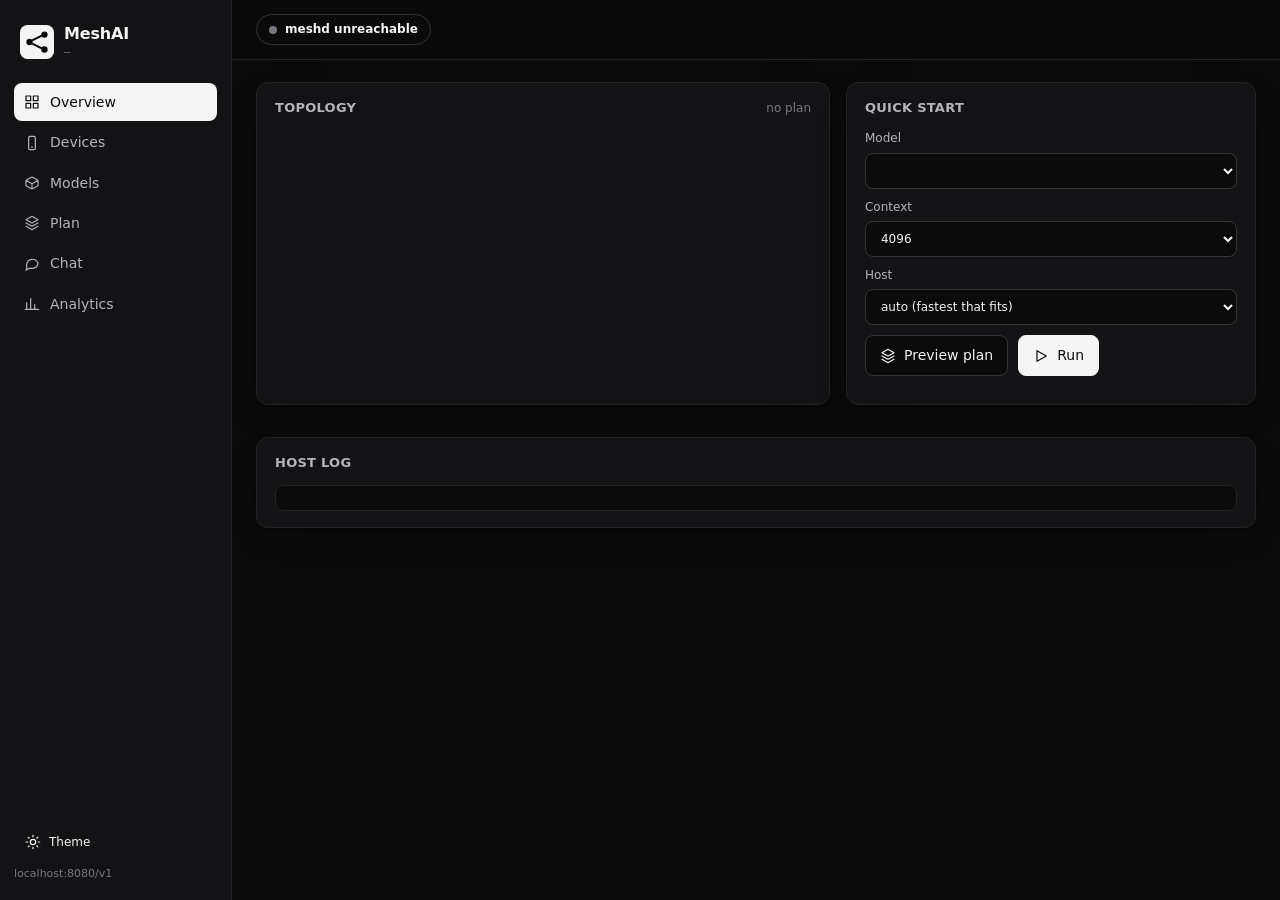
==== admin/src/index.html @ 4c0ee56e "native-mesh: meshcore + meshd + admin panel + Android worker app (first compiling cut) - desktop/mes" ====
<!doctype html>
<html lang="en" data-theme="dark">
<head>
<meta charset="utf-8">
<meta name="viewport" content="width=device-width, initial-scale=1">
<title>MeshAI</title>
<link rel="stylesheet" href="style.css">
<link rel="icon" href="data:image/svg+xml,%3Csvg xmlns='http://www.w3.org/2000/svg' viewBox='0 0 32 32'%3E%3Crect width='32' height='32' rx='7' fill='%23000'/%3E%3Ccircle cx='9' cy='16' r='3' fill='%23fff'/%3E%3Ccircle cx='23' cy='9' r='3' fill='%23fff'/%3E%3Ccircle cx='23' cy='23' r='3' fill='%23fff'/%3E%3Cpath d='M11.5 14.5 20.5 10M11.5 17.5 20.5 22' stroke='%23fff' stroke-width='2'/%3E%3C/svg%3E">
</head>
<body>
<div class="app">
  <aside class="side">
    <div class="brand">
      <svg class="logo" viewBox="0 0 32 32" aria-hidden="true"><rect width="32" height="32" rx="7"/><circle cx="9" cy="16" r="3"/><circle cx="23" cy="9" r="3"/><circle cx="23" cy="23" r="3"/><path d="M11.5 14.5 20.5 10M11.5 17.5 20.5 22"/></svg>
      <div><div class="brand-name">MeshAI</div><div class="brand-sub" id="mesh-id">—</div></div>
    </div>
    <nav class="nav" id="nav">
      <button data-view="overview" class="active"><i data-i="grid"></i>Overview</button>
      <button data-view="devices"><i data-i="phone"></i>Devices</button>
      <button data-view="models"><i data-i="box"></i>Models</button>
      <button data-view="plan"><i data-i="layers"></i>Plan</button>
      <button data-view="chat"><i data-i="chat"></i>Chat</button>
      <button data-view="runs"><i data-i="chart"></i>Analytics</button>
    </nav>
    <div class="side-foot">
      <button class="btn ghost sm" id="theme"><i data-i="sun"></i><span>Theme</span></button>
      <div class="muted xs" id="api-url">localhost:8080/v1</div>
    </div>
  </aside>

  <main class="main">
    <header class="top">
      <div class="status" id="status-pill"><span class="dot"></span><span id="status-text">idle</span></div>
      <div class="top-right">
        <span class="muted sm" id="host-label"></span>
        <button class="btn sm danger" id="stop-btn" hidden><i data-i="stop"></i>Stop</button>
      </div>
    </header>

    <!-- OVERVIEW -->
    <section class="view" id="view-overview">
      <div class="grid2">
        <div class="card">
          <div class="card-h"><h3>Topology</h3><span class="muted sm" id="topo-sub">no plan</span></div>
          <div id="topology" class="topology"></div>
        </div>
        <div class="card">
          <div class="card-h"><h3>Quick start</h3></div>
          <div class="form">
            <label>Model <select id="qs-model"></select></label>
            <label>Context <select id="qs-ctx"><option>2048</option><option selected>4096</option><option>8192</option><option>16384</option></select></label>
            <label>Host <select id="qs-host"><option value="">auto (fastest that fits)</option></select></label>
            <div class="row">
              <button class="btn" id="qs-plan"><i data-i="layers"></i>Preview plan</button>
              <button class="btn primary" id="qs-run"><i data-i="play"></i>Run</button>
            </div>
          </div>
          <div id="qs-result" class="plan-mini"></div>
        </div>
      </div>
      <div class="grid3" id="ov-stats"></div>
      <div class="card"><div class="card-h"><h3>Host log</h3></div><pre class="log" id="log"></pre></div>
    </section>

    <!-- DEVICES -->
    <section class="view" id="view-devices" hidden>
      <div class="grid2">
        <div class="card">
          <div class="card-h"><h3>Pair a phone</h3><button class="btn sm" id="offer-btn"><i data-i="qr"></i>New QR</button></div>
          <div class="pair"><div id="qr" class="qr"></div><div class="muted sm" id="qr-text">Open the MeshAI app on the phone → Join → scan. Both devices must be on your own hotspot or USB tethering.</div></div>
        </div>
        <div class="card">
          <div class="card-h"><h3>Simulate phones</h3><span class="muted sm">for testing without hardware</span></div>
          <div class="form">
            <label>Count <input id="sim-n" type="number" min="0" max="4" value="2"></label>
            <label>Usable GB each <input id="sim-gb" type="number" step="0.5" value="8.5"></label>
            <label class="check"><input id="sim-spawn" type="checkbox" checked> also start real local RPC workers (the split actually runs)</label>
            <button class="btn" id="sim-btn"><i data-i="phone"></i>Apply</button>
          </div>
        </div>
      </div>
      <div class="card"><div class="card-h"><h3>Devices</h3></div><div id="devices" class="devices"></div></div>
    </section>

    <!-- MODELS -->
    <section class="view" id="view-models" hidden>
      <div class="card">
        <div class="card-h"><h3>Catalog</h3><span class="muted sm" id="models-dir"></span></div>
        <div id="catalog" class="catalog"></div>
      </div>
      <div class="card">
        <div class="card-h"><h3>Custom download</h3></div>
        <div class="form row">
          <label class="grow">URL <input id="dl-url" placeholder="https://huggingface.co/…/resolve/main/model.gguf"></label>
          <label>File name <input id="dl-file" placeholder="model.gguf"></label>
          <button class="btn" id="dl-btn"><i data-i="download"></i>Download</button>
        </div>
      </div>
      <div class="card"><div class="card-h"><h3>On disk</h3><button class="btn sm ghost" id="rescan"><i data-i="refresh"></i>Rescan</button></div><div id="disk" class="table"></div></div>
    </section>

    <!-- PLAN -->
    <section class="view" id="view-plan" hidden>
      <div class="card">
        <div class="card-h"><h3>Placement</h3><span class="muted sm" id="plan-summary"></span></div>
        <div id="layer-map" class="layer-map"></div>
        <div id="placements" class="placements"></div>
      </div>
      <div class="card"><div class="card-h"><h3>llama.cpp invocation</h3></div><pre class="log" id="plan-args"></pre></div>
    </section>

    <!-- CHAT -->
    <section class="view" id="view-chat" hidden>
      <div class="chat-wrap">
        <div class="card chat-card">
          <div class="card-h"><h3>Chat</h3><div class="row"><span class="muted sm" id="chat-model"></span><button class="btn sm ghost" id="chat-clear">Clear</button></div></div>
          <div id="chat" class="chat"></div>
          <form id="chat-form" class="chat-form">
            <textarea id="chat-input" rows="2" placeholder="Ask something… (Enter to send, Shift+Enter for newline)"></textarea>
            <button class="btn primary" type="submit" id="chat-send"><i data-i="send"></i></button>
          </form>
        </div>
        <div class="card stats-card">
          <div class="card-h"><h3>Last response</h3></div>
          <div class="stat-grid" id="chat-stats">
            <div class="stat"><div class="k">TTFT</div><div class="v" id="s-ttft">—</div></div>
            <div class="stat"><div class="k">tokens/s</div><div class="v" id="s-tps">—</div></div>
            <div class="stat"><div class="k">tokens</div><div class="v" id="s-tok">—</div></div>
            <div class="stat"><div class="k">total</div><div class="v" id="s-total">—</div></div>
          </div>
          <div class="card-h"><h3>Reference</h3></div>
          <div class="form">
            <label>Cloud endpoint <input id="ref-url" placeholder="https://api.openai.com/v1 or Anthropic-compatible"></label>
            <label>API key <input id="ref-key" type="password" placeholder="sk-…"></label>
            <label>Model <input id="ref-model" placeholder="gpt-4o-mini / claude-sonnet-5"></label>
            <button class="btn sm" id="ref-send"><i data-i="cloud"></i>Send same prompt to cloud</button>
          </div>
          <div class="stat-grid" id="ref-stats">
            <div class="stat"><div class="k">cloud TTFT</div><div class="v" id="r-ttft">—</div></div>
            <div class="stat"><div class="k">cloud tok/s</div><div class="v" id="r-tps">—</div></div>
          </div>
        </div>
      </div>
    </section>

    <!-- RUNS -->
    <section class="view" id="view-runs" hidden>
      <div class="grid3" id="runs-stats"></div>
      <div class="card"><div class="card-h"><h3>Decode speed by setup</h3></div><div id="runs-bars" class="bars"></div></div>
      <div class="card"><div class="card-h"><h3>Requests</h3></div><div id="runs-table" class="table"></div></div>
    </section>
  </main>
</div>
<div id="toast" class="toast" hidden></div>
<script src="app.js"></script>
</body>
</html>
---- admin/src/style.css ----
/* MeshAI admin — monochrome design system. Same tokens are used by the Android app. */
:root {
  --bg: #ffffff; --bg-2: #f6f6f7; --bg-3: #ececee;
  --fg: #0a0a0a; --fg-2: #4b4b50; --fg-3: #8a8a90;
  --line: #e2e2e5; --line-2: #cfcfd4;
  --accent: #0a0a0a; --accent-fg: #ffffff;
  --ok: #111; --warn: #666; --bad: #000;
  --radius: 12px; --radius-sm: 8px;
  --shadow: 0 1px 2px rgba(0,0,0,.06), 0 8px 24px -12px rgba(0,0,0,.18);
  --font: ui-sans-serif, system-ui, -apple-system, "Segoe UI", Roboto, "Inter", Helvetica, Arial, sans-serif;
  --mono: ui-monospace, "SF Mono", Menlo, Consolas, "Liberation Mono", monospace;
}
:root[data-theme="dark"] {
  --bg: #0b0b0c; --bg-2: #131315; --bg-3: #1c1c1f;
  --fg: #f4f4f5; --fg-2: #b4b4ba; --fg-3: #77777f;
  --line: #232326; --line-2: #333338;
  --accent: #f4f4f5; --accent-fg: #0b0b0c;
  --shadow: 0 1px 2px rgba(0,0,0,.4), 0 12px 32px -16px rgba(0,0,0,.8);
}
* { box-sizing: border-box; }
html, body { margin: 0; height: 100%; background: var(--bg); color: var(--fg); font: 14px/1.45 var(--font); -webkit-font-smoothing: antialiased; }
button, input, select, textarea { font: inherit; color: inherit; }
h3 { margin: 0; font-size: 13px; font-weight: 600; letter-spacing: .02em; text-transform: uppercase; color: var(--fg-2); }
pre { margin: 0; }
[hidden] { display: none !important; }

.app { display: grid; grid-template-columns: 232px 1fr; min-height: 100vh; }
.side { border-right: 1px solid var(--line); background: var(--bg-2); display: flex; flex-direction: column; padding: 18px 14px; gap: 18px; position: sticky; top: 0; height: 100vh; }
.brand { display: flex; align-items: center; gap: 10px; padding: 4px 6px; }
.logo { width: 34px; height: 34px; } .logo rect { fill: var(--fg); } .logo circle { fill: var(--bg); } .logo path { stroke: var(--bg); stroke-width: 2; }
.brand-name { font-weight: 700; font-size: 16px; letter-spacing: -.01em; }
.brand-sub { font-size: 11px; color: var(--fg-3); font-family: var(--mono); }
.nav { display: flex; flex-direction: column; gap: 2px; }
.nav button { display: flex; align-items: center; gap: 10px; padding: 9px 10px; border: 0; background: transparent; border-radius: var(--radius-sm); color: var(--fg-2); text-align: left; cursor: pointer; }
.nav button:hover { background: var(--bg-3); color: var(--fg); }
.nav button.active { background: var(--fg); color: var(--bg); }
.nav button i, .btn i { width: 16px; height: 16px; display: inline-block; flex: none; }
.side-foot { margin-top: auto; display: flex; flex-direction: column; gap: 8px; }

.main { display: flex; flex-direction: column; min-width: 0; }
.top { display: flex; align-items: center; justify-content: space-between; padding: 14px 24px; border-bottom: 1px solid var(--line); position: sticky; top: 0; background: color-mix(in srgb, var(--bg) 85%, transparent); backdrop-filter: blur(8px); z-index: 5; }
.top-right { display: flex; align-items: center; gap: 12px; }
.status { display: inline-flex; align-items: center; gap: 8px; padding: 6px 12px; border: 1px solid var(--line-2); border-radius: 999px; font-size: 12px; font-weight: 600; }
.status .dot { width: 8px; height: 8px; border-radius: 50%; background: var(--fg-3); }
.status.ready .dot { background: var(--fg); box-shadow: 0 0 0 4px color-mix(in srgb, var(--fg) 18%, transparent); }
.status.loading .dot { background: var(--fg-2); animation: pulse 1s infinite; }
.status.error .dot { background: var(--fg); outline: 2px solid var(--fg); outline-offset: 2px; }
@keyframes pulse { 50% { opacity: .3; } }

.view { padding: 22px 24px 40px; display: flex; flex-direction: column; gap: 16px; }
.grid2 { display: grid; grid-template-columns: 1.4fr 1fr; gap: 16px; }
.grid3 { display: grid; grid-template-columns: repeat(3, 1fr); gap: 16px; }
@media (max-width: 1000px) { .grid2, .grid3 { grid-template-columns: 1fr; } .app { grid-template-columns: 1fr; } .side { position: static; height: auto; flex-direction: row; flex-wrap: wrap; } }
.card { background: var(--bg-2); border: 1px solid var(--line); border-radius: var(--radius); padding: 16px 18px; box-shadow: var(--shadow); display: flex; flex-direction: column; gap: 12px; min-width: 0; }
.card-h { display: flex; align-items: center; justify-content: space-between; gap: 10px; }
.muted { color: var(--fg-3); } .sm { font-size: 12px; } .xs { font-size: 11px; } .mono { font-family: var(--mono); }
.row { display: flex; gap: 10px; align-items: center; flex-wrap: wrap; } .grow { flex: 1; }

.btn { display: inline-flex; align-items: center; gap: 8px; padding: 9px 14px; border-radius: var(--radius-sm); border: 1px solid var(--line-2); background: var(--bg); color: var(--fg); cursor: pointer; font-weight: 500; transition: transform .05s, background .15s; }
.btn:hover { background: var(--bg-3); } .btn:active { transform: translateY(1px); }
.btn.primary { background: var(--accent); color: var(--accent-fg); border-color: var(--accent); }
.btn.primary:hover { opacity: .9; }
.btn.ghost { border-color: transparent; background: transparent; } .btn.ghost:hover { background: var(--bg-3); }
.btn.danger { border-color: var(--fg); }
.btn.sm { padding: 6px 10px; font-size: 12px; } .btn[disabled] { opacity: .5; cursor: not-allowed; }
.form { display: flex; flex-direction: column; gap: 10px; }
.form label { display: flex; flex-direction: column; gap: 5px; font-size: 12px; color: var(--fg-2); }
.form label.check { flex-direction: row; align-items: center; gap: 8px; }
.form.row { flex-direction: row; align-items: flex-end; }
input, select, textarea { padding: 9px 11px; border-radius: var(--radius-sm); border: 1px solid var(--line-2); background: var(--bg); color: var(--fg); outline: none; }
input:focus, select:focus, textarea:focus { border-color: var(--fg); }

.log { font-family: var(--mono); font-size: 11.5px; line-height: 1.5; color: var(--fg-2); background: var(--bg); border: 1px solid var(--line); border-radius: var(--radius-sm); padding: 12px; max-height: 260px; overflow: auto; white-space: pre-wrap; word-break: break-all; }

/* topology */
.topology { display: flex; align-items: center; justify-content: center; gap: 28px; min-height: 180px; flex-wrap: wrap; }
.node { width: 150px; border: 1px solid var(--line-2); border-radius: var(--radius); padding: 12px; background: var(--bg); display: flex; flex-direction: column; gap: 4px; position: relative; }
.node.host { border-color: var(--fg); box-shadow: 0 0 0 3px color-mix(in srgb, var(--fg) 14%, transparent); }
.node.offline { opacity: .45; }
.node .n-role { font-size: 10px; letter-spacing: .08em; text-transform: uppercase; color: var(--fg-3); }
.node .n-name { font-weight: 600; font-size: 13px; overflow: hidden; text-overflow: ellipsis; white-space: nowrap; }
.node .n-meta { font-size: 11px; color: var(--fg-2); font-family: var(--mono); }
.node .n-layers { font-size: 11px; margin-top: 4px; padding: 3px 6px; border-radius: 6px; background: var(--bg-3); font-family: var(--mono); }
.link { width: 28px; height: 2px; background: var(--line-2); position: relative; }
.link::after { content: ""; position: absolute; right: -1px; top: -3px; width: 8px; height: 8px; border-top: 2px solid var(--line-2); border-right: 2px solid var(--line-2); transform: rotate(45deg); }
.stat { background: var(--bg); border: 1px solid var(--line); border-radius: var(--radius-sm); padding: 12px 14px; }
.stat .k { font-size: 11px; text-transform: uppercase; letter-spacing: .06em; color: var(--fg-3); }
.stat .v { font-size: 22px; font-weight: 700; letter-spacing: -.02em; margin-top: 2px; font-variant-numeric: tabular-nums; }
.stat .v small { font-size: 12px; color: var(--fg-3); font-weight: 500; margin-left: 4px; }
.stat-grid { display: grid; grid-template-columns: 1fr 1fr; gap: 10px; }

/* devices */
.devices { display: grid; grid-template-columns: repeat(auto-fill, minmax(300px, 1fr)); gap: 12px; }
.dev { border: 1px solid var(--line); border-radius: var(--radius); padding: 14px; background: var(--bg); display: flex; flex-direction: column; gap: 8px; }
.dev.offline { opacity: .5; }
.dev-h { display: flex; justify-content: space-between; align-items: center; gap: 8px; }
.dev-h .name { font-weight: 600; }
.tag { font-size: 10px; letter-spacing: .08em; text-transform: uppercase; padding: 3px 7px; border-radius: 999px; border: 1px solid var(--line-2); color: var(--fg-2); }
.tag.host { background: var(--fg); color: var(--bg); border-color: var(--fg); }
.tag.worker { border-color: var(--fg); }
.kv { display: grid; grid-template-columns: auto 1fr; gap: 3px 12px; font-size: 12px; }
.kv .k { color: var(--fg-3); } .kv .v { font-family: var(--mono); }
.meter { height: 6px; background: var(--bg-3); border-radius: 3px; overflow: hidden; }
.meter > i { display: block; height: 100%; background: var(--fg); }
.pair { display: flex; gap: 18px; align-items: center; }
.qr { width: 200px; height: 200px; background: var(--bg); border: 1px solid var(--line); border-radius: var(--radius-sm); display: grid; place-items: center; color: var(--fg); padding: 8px; }
.qr svg { width: 100%; height: 100%; }

/* models */
.catalog { display: grid; grid-template-columns: repeat(auto-fill, minmax(280px, 1fr)); gap: 12px; }
.model { border: 1px solid var(--line); border-radius: var(--radius); padding: 14px; background: var(--bg); display: flex; flex-direction: column; gap: 8px; }
.model-h { display: flex; align-items: center; gap: 10px; }
.mark { width: 34px; height: 34px; border-radius: 9px; display: grid; place-items: center; font-weight: 800; font-size: 13px; background: var(--fg); color: var(--bg); flex: none; letter-spacing: -.02em; }
.mark.qwen { background: var(--bg); color: var(--fg); border: 2px solid var(--fg); }
.mark.openai { border-radius: 50%; }
.mark.anthropic { background: var(--bg-3); color: var(--fg); }
.model .m-name { font-weight: 600; } .model .m-sub { font-size: 11px; color: var(--fg-3); font-family: var(--mono); }
.model .m-role { font-size: 10px; text-transform: uppercase; letter-spacing: .08em; color: var(--fg-3); }
.progress { height: 6px; background: var(--bg-3); border-radius: 3px; overflow: hidden; } .progress > i { display: block; height: 100%; background: var(--fg); transition: width .3s; }

.table { display: grid; gap: 0; font-size: 12.5px; }
.table .tr { display: grid; grid-template-columns: var(--cols, 2fr 1fr 1fr 1fr 1fr 1fr 1fr); gap: 10px; padding: 8px 6px; border-bottom: 1px solid var(--line); align-items: center; }
.table .tr.th { color: var(--fg-3); font-size: 11px; text-transform: uppercase; letter-spacing: .06em; border-bottom-color: var(--line-2); }
.table .num { font-family: var(--mono); font-variant-numeric: tabular-nums; text-align: right; }

/* plan */
.layer-map { display: flex; height: 44px; border-radius: var(--radius-sm); overflow: hidden; border: 1px solid var(--line-2); }
.layer-map > div { display: grid; place-items: center; font-size: 11px; font-family: var(--mono); border-right: 1px solid var(--bg); min-width: 0; overflow: hidden; white-space: nowrap; padding: 0 6px; }
.layer-map .host { background: var(--fg); color: var(--bg); }
.layer-map .worker { background: var(--bg-3); color: var(--fg); }
.layer-map .worker:nth-child(odd) { background: var(--line-2); }
.placements { display: flex; flex-direction: column; gap: 8px; }
.placement { display: grid; grid-template-columns: 160px 90px 1fr; gap: 12px; padding: 10px 12px; border: 1px solid var(--line); border-radius: var(--radius-sm); background: var(--bg); align-items: center; font-size: 12.5px; }
.placement.rejected { opacity: .6; }
.plan-mini { font-size: 12px; color: var(--fg-2); white-space: pre-wrap; }

/* chat */
.chat-wrap { display: grid; grid-template-columns: 1fr 320px; gap: 16px; min-height: calc(100vh - 140px); }
@media (max-width: 1000px) { .chat-wrap { grid-template-columns: 1fr; } }
.chat-card { min-height: 0; }
.chat { flex: 1; overflow: auto; display: flex; flex-direction: column; gap: 12px; padding: 4px 2px; min-height: 300px; }
.msg { max-width: 82%; padding: 10px 14px; border-radius: 14px; white-space: pre-wrap; line-height: 1.5; font-size: 13.5px; }
.msg.user { align-self: flex-end; background: var(--fg); color: var(--bg); border-bottom-right-radius: 4px; }
.msg.assistant { align-self: flex-start; background: var(--bg); border: 1px solid var(--line); border-bottom-left-radius: 4px; }
.msg .think { color: var(--fg-3); font-size: 12px; border-left: 2px solid var(--line-2); padding-left: 8px; margin-bottom: 6px; }
.msg .meta { font-size: 10.5px; color: var(--fg-3); margin-top: 6px; font-family: var(--mono); }
.chat-form { display: flex; gap: 8px; align-items: flex-end; }
.chat-form textarea { flex: 1; resize: vertical; }
.bars { display: flex; flex-direction: column; gap: 8px; }
.bar { display: grid; grid-template-columns: 240px 1fr 80px; gap: 12px; align-items: center; font-size: 12.5px; }
.bar .track { height: 14px; background: var(--bg-3); border-radius: 7px; overflow: hidden; } .bar .track > i { display: block; height: 100%; background: var(--fg); }
.bar .num { text-align: right; font-family: var(--mono); }
.toast { position: fixed; bottom: 20px; left: 50%; transform: translateX(-50%); background: var(--fg); color: var(--bg); padding: 10px 16px; border-radius: 999px; font-size: 13px; box-shadow: var(--shadow); z-index: 50; }
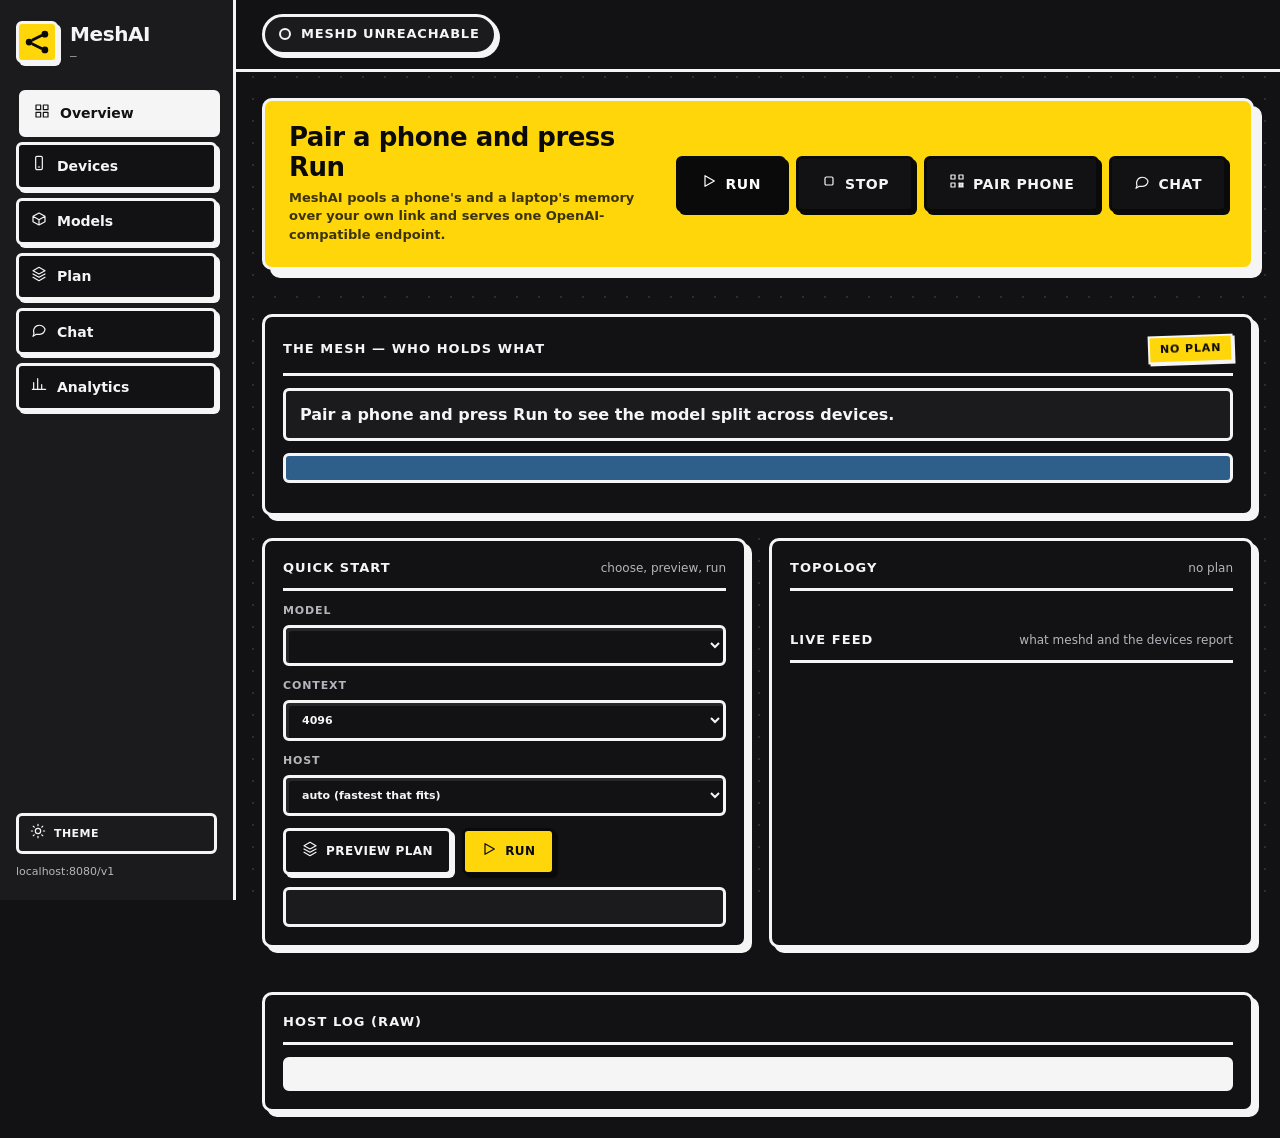
==== commit 02d9091e: "real-phone session + UI + Windows: POCO F5 paired over Wi-Fi and hosted Qwen3-0.6B via the app (28.8" ====
--- a/admin/src/index.html
+++ b/admin/src/index.html
@@ -39,13 +39,28 @@
 
     <!-- OVERVIEW -->
     <section class="view" id="view-overview">
+      <div class="hero">
+        <div>
+          <div class="h-title" id="hero-title">Pair a phone and press Run</div>
+          <div class="h-sub" id="hero-sub">MeshAI pools a phone's and a laptop's memory over your own link and serves one OpenAI-compatible endpoint.</div>
+        </div>
+        <div class="h-actions">
+          <button class="btn lg dark" id="act-run"><i data-i="play"></i>Run</button>
+          <button class="btn lg" id="act-stop"><i data-i="stop"></i>Stop</button>
+          <button class="btn lg" id="act-qr"><i data-i="qr"></i>Pair phone</button>
+          <button class="btn lg" id="act-chat"><i data-i="chat"></i>Chat</button>
+        </div>
+      </div>
+      <div class="kpis" id="kpis"></div>
+      <div class="card mesh-card">
+        <div class="card-h"><h3>The mesh — who holds what</h3><span class="sticker" id="mesh-sub">no plan</span></div>
+        <div id="mesh-now" class="mesh-now">Pair a phone and press Run to see the model split across devices.</div>
+        <div id="mesh-model" class="mesh-model"></div>
+        <div id="mesh" class="mesh"></div>
+      </div>
       <div class="grid2">
         <div class="card">
-          <div class="card-h"><h3>Topology</h3><span class="muted sm" id="topo-sub">no plan</span></div>
-          <div id="topology" class="topology"></div>
-        </div>
-        <div class="card">
-          <div class="card-h"><h3>Quick start</h3></div>
+          <div class="card-h"><h3>Quick start</h3><span class="muted sm">choose, preview, run</span></div>
           <div class="form">
             <label>Model <select id="qs-model"></select></label>
             <label>Context <select id="qs-ctx"><option>2048</option><option selected>4096</option><option>8192</option><option>16384</option></select></label>
@@ -57,9 +72,15 @@
           </div>
           <div id="qs-result" class="plan-mini"></div>
         </div>
+        <div class="card">
+          <div class="card-h"><h3>Topology</h3><span class="muted sm" id="topo-sub">no plan</span></div>
+          <div id="topology" class="topology"></div>
+          <div class="card-h"><h3>Live feed</h3><span class="muted sm">what meshd and the devices report</span></div>
+          <div id="feed" class="feed"></div>
+        </div>
       </div>
       <div class="grid3" id="ov-stats"></div>
-      <div class="card"><div class="card-h"><h3>Host log</h3></div><pre class="log" id="log"></pre></div>
+      <div class="card"><div class="card-h"><h3>Host log (raw)</h3></div><pre class="log" id="log"></pre></div>
     </section>
 
     <!-- DEVICES -->
--- a/admin/src/style.css
+++ b/admin/src/style.css
@@ -1,153 +1,192 @@
-/* MeshAI admin — monochrome design system. Same tokens are used by the Android app. */
+/* MeshAI admin — NEOBRUTALIST. Thick ink borders, hard offset shadows, flat paper, one loud accent.
+   Tokens mirror android/.../ui/Theme.kt (NbTokens). Light and dark both keep the same ink/paper logic. */
 :root {
-  --bg: #ffffff; --bg-2: #f6f6f7; --bg-3: #ececee;
-  --fg: #0a0a0a; --fg-2: #4b4b50; --fg-3: #8a8a90;
-  --line: #e2e2e5; --line-2: #cfcfd4;
-  --accent: #0a0a0a; --accent-fg: #ffffff;
-  --ok: #111; --warn: #666; --bad: #000;
-  --radius: 12px; --radius-sm: 8px;
-  --shadow: 0 1px 2px rgba(0,0,0,.06), 0 8px 24px -12px rgba(0,0,0,.18);
-  --font: ui-sans-serif, system-ui, -apple-system, "Segoe UI", Roboto, "Inter", Helvetica, Arial, sans-serif;
-  --mono: ui-monospace, "SF Mono", Menlo, Consolas, "Liberation Mono", monospace;
+  --ink: #0a0a0a; --paper: #ffffff; --paper-2: #f3f1ea; --paper-3: #e8e5db;
+  --muted: #55555c; --line: var(--ink);
+  --accent: #ffd60a; --host: #b8f0c6; --worker: #cfc3ff; --danger: #ff8a80; --info: #bfe3ff;
+  --shadow: 5px 5px 0 var(--ink); --shadow-sm: 3px 3px 0 var(--ink); --shadow-lg: 8px 8px 0 var(--ink);
+  --bw: 3px; --radius: 10px; --radius-sm: 6px;
+  --font: "Inter", "Segoe UI", system-ui, -apple-system, sans-serif; --mono: "JetBrains Mono", ui-monospace, SFMono-Regular, Menlo, monospace;
+  --fg: var(--ink); --fg-2: var(--muted); --fg-3: #8a8a90; --bg: var(--paper); --bg-2: var(--paper-2); --bg-3: var(--paper-3); --line-2: var(--ink);
 }
 :root[data-theme="dark"] {
-  --bg: #0b0b0c; --bg-2: #131315; --bg-3: #1c1c1f;
-  --fg: #f4f4f5; --fg-2: #b4b4ba; --fg-3: #77777f;
-  --line: #232326; --line-2: #333338;
-  --accent: #f4f4f5; --accent-fg: #0b0b0c;
-  --shadow: 0 1px 2px rgba(0,0,0,.4), 0 12px 32px -16px rgba(0,0,0,.8);
+  --ink: #f5f5f5; --paper: #121214; --paper-2: #1b1b1e; --paper-3: #27272b;
+  --muted: #b5b5bc; --host: #2f7a47; --worker: #5b4bb5; --danger: #b3403a; --info: #2d5f8a;
+  --fg-3: #8d8d95;
 }
 * { box-sizing: border-box; }
-html, body { margin: 0; height: 100%; background: var(--bg); color: var(--fg); font: 14px/1.45 var(--font); -webkit-font-smoothing: antialiased; }
-button, input, select, textarea { font: inherit; color: inherit; }
-h3 { margin: 0; font-size: 13px; font-weight: 600; letter-spacing: .02em; text-transform: uppercase; color: var(--fg-2); }
-pre { margin: 0; }
+html, body { margin: 0; height: 100%; background: var(--paper); color: var(--ink); font: 14px/1.45 var(--font); -webkit-font-smoothing: antialiased; }
+body { background-image: radial-gradient(color-mix(in srgb, var(--ink) 12%, transparent) 1px, transparent 1px); background-size: 22px 22px; }
+h3 { margin: 0; font-size: 13px; font-weight: 900; letter-spacing: .08em; text-transform: uppercase; color: var(--ink); }
+.muted { color: var(--muted); } .sm { font-size: 12px; } .xs { font-size: 11px; } .mono { font-family: var(--mono); }
+.num { text-align: right; font-family: var(--mono); font-variant-numeric: tabular-nums; }
 [hidden] { display: none !important; }
 
-.app { display: grid; grid-template-columns: 232px 1fr; min-height: 100vh; }
-.side { border-right: 1px solid var(--line); background: var(--bg-2); display: flex; flex-direction: column; padding: 18px 14px; gap: 18px; position: sticky; top: 0; height: 100vh; }
-.brand { display: flex; align-items: center; gap: 10px; padding: 4px 6px; }
-.logo { width: 34px; height: 34px; } .logo rect { fill: var(--fg); } .logo circle { fill: var(--bg); } .logo path { stroke: var(--bg); stroke-width: 2; }
-.brand-name { font-weight: 700; font-size: 16px; letter-spacing: -.01em; }
-.brand-sub { font-size: 11px; color: var(--fg-3); font-family: var(--mono); }
-.nav { display: flex; flex-direction: column; gap: 2px; }
-.nav button { display: flex; align-items: center; gap: 10px; padding: 9px 10px; border: 0; background: transparent; border-radius: var(--radius-sm); color: var(--fg-2); text-align: left; cursor: pointer; }
-.nav button:hover { background: var(--bg-3); color: var(--fg); }
-.nav button.active { background: var(--fg); color: var(--bg); }
-.nav button i, .btn i { width: 16px; height: 16px; display: inline-block; flex: none; }
-.side-foot { margin-top: auto; display: flex; flex-direction: column; gap: 8px; }
+/* ---- shell ---- */
+.app { display: grid; grid-template-columns: 236px 1fr; min-height: 100vh; }
+.side { border-right: var(--bw) solid var(--ink); background: var(--paper-2); display: flex; flex-direction: column; padding: 20px 16px; gap: 22px; position: sticky; top: 0; height: 100vh; }
+.brand { display: flex; align-items: center; gap: 12px; }
+.logo { width: 42px; height: 42px; border: var(--bw) solid var(--ink); border-radius: var(--radius-sm); box-shadow: var(--shadow-sm); background: var(--accent); }
+.logo rect { fill: var(--accent); } .logo circle { fill: #0a0a0a; } .logo path { stroke: #0a0a0a; stroke-width: 2.4; }
+.brand-name { font-weight: 900; font-size: 20px; letter-spacing: -.02em; }
+.brand-sub { font-size: 11px; color: var(--muted); font-family: var(--mono); }
+.nav { display: flex; flex-direction: column; gap: 8px; }
+.nav button { display: flex; align-items: center; gap: 10px; padding: 10px 12px; border: var(--bw) solid var(--ink); background: var(--paper); border-radius: var(--radius-sm); color: var(--ink); text-align: left; cursor: pointer; font: inherit; font-weight: 700; box-shadow: var(--shadow-sm); transition: transform .06s, box-shadow .06s; }
+.nav button:hover { transform: translate(1px, 1px); box-shadow: 2px 2px 0 var(--ink); }
+.nav button.active { background: var(--ink); color: var(--paper); transform: translate(3px, 3px); box-shadow: none; }
+.side-foot { margin-top: auto; display: flex; flex-direction: column; gap: 10px; }
+.main { display: flex; flex-direction: column; min-width: 0; }
+.top { display: flex; align-items: center; justify-content: space-between; padding: 14px 26px; border-bottom: var(--bw) solid var(--ink); position: sticky; top: 0; background: var(--paper); z-index: 5; }
+.top-right { display: flex; align-items: center; gap: 12px; }
+.status { display: inline-flex; align-items: center; gap: 10px; padding: 8px 14px; border: var(--bw) solid var(--ink); border-radius: 999px; font-size: 13px; font-weight: 900; text-transform: uppercase; letter-spacing: .06em; background: var(--paper-2); box-shadow: var(--shadow-sm); }
+.status .dot { width: 12px; height: 12px; border-radius: 50%; background: var(--paper-3); border: 2px solid var(--ink); }
+.status.ready { background: var(--host); } .status.ready .dot { background: var(--ink); }
+.status.loading, .status.starting { background: var(--accent); color: #0a0a0a; border-color: #0a0a0a; } .status.loading .dot, .status.starting .dot { background: #0a0a0a; border-color: #0a0a0a; animation: blink 1s steps(2) infinite; }
+.status.error { background: var(--danger); }
+@keyframes blink { 50% { opacity: .2; } }
+.view { padding: 26px; display: flex; flex-direction: column; gap: 22px; }
 
-.main { display: flex; flex-direction: column; min-width: 0; }
-.top { display: flex; align-items: center; justify-content: space-between; padding: 14px 24px; border-bottom: 1px solid var(--line); position: sticky; top: 0; background: color-mix(in srgb, var(--bg) 85%, transparent); backdrop-filter: blur(8px); z-index: 5; }
-.top-right { display: flex; align-items: center; gap: 12px; }
-.status { display: inline-flex; align-items: center; gap: 8px; padding: 6px 12px; border: 1px solid var(--line-2); border-radius: 999px; font-size: 12px; font-weight: 600; }
-.status .dot { width: 8px; height: 8px; border-radius: 50%; background: var(--fg-3); }
-.status.ready .dot { background: var(--fg); box-shadow: 0 0 0 4px color-mix(in srgb, var(--fg) 18%, transparent); }
-.status.loading .dot { background: var(--fg-2); animation: pulse 1s infinite; }
-.status.error .dot { background: var(--fg); outline: 2px solid var(--fg); outline-offset: 2px; }
-@keyframes pulse { 50% { opacity: .3; } }
+/* ---- primitives ---- */
+.card { background: var(--paper); border: var(--bw) solid var(--ink); border-radius: var(--radius); padding: 18px; box-shadow: var(--shadow); display: flex; flex-direction: column; gap: 12px; min-width: 0; }
+.card-h { display: flex; align-items: center; justify-content: space-between; gap: 10px; padding-bottom: 10px; border-bottom: var(--bw) solid var(--ink); }
+.grid2 { display: grid; grid-template-columns: repeat(auto-fit, minmax(380px, 1fr)); gap: 22px; }
+.grid3 { display: grid; grid-template-columns: repeat(auto-fit, minmax(200px, 1fr)); gap: 16px; }
+.grid4 { display: grid; grid-template-columns: repeat(auto-fit, minmax(160px, 1fr)); gap: 16px; }
+.row { display: flex; align-items: center; gap: 10px; flex-wrap: wrap; }
+.grow { flex: 1; }
+.btn { display: inline-flex; align-items: center; gap: 8px; padding: 10px 16px; border: var(--bw) solid var(--ink); background: var(--paper); color: var(--ink); border-radius: var(--radius-sm); font: inherit; font-weight: 800; cursor: pointer; box-shadow: var(--shadow-sm); transition: transform .06s, box-shadow .06s; text-transform: uppercase; letter-spacing: .04em; font-size: 12px; }
+.btn:hover { transform: translate(1px, 1px); box-shadow: 2px 2px 0 var(--ink); }
+.btn:active { transform: translate(3px, 3px); box-shadow: none; }
+.btn:disabled { opacity: .45; cursor: not-allowed; transform: none; box-shadow: var(--shadow-sm); }
+.btn.primary { background: var(--accent); color: #0a0a0a; border-color: #0a0a0a; box-shadow: 3px 3px 0 #0a0a0a; }
+.btn.danger { background: var(--danger); }
+.btn.ghost { box-shadow: none; background: transparent; } .btn.ghost:hover { background: var(--paper-2); transform: none; }
+.btn.sm { padding: 7px 11px; font-size: 11px; }
+.btn.lg { padding: 14px 22px; font-size: 14px; box-shadow: var(--shadow); }
+.form { display: flex; flex-direction: column; gap: 12px; }
+.form label { display: flex; flex-direction: column; gap: 6px; font-size: 11px; font-weight: 900; text-transform: uppercase; letter-spacing: .08em; color: var(--muted); }
+.form label.check { flex-direction: row; align-items: center; text-transform: none; font-weight: 600; letter-spacing: 0; }
+input, select, textarea { font: inherit; color: var(--ink); background: var(--paper); border: var(--bw) solid var(--ink); border-radius: var(--radius-sm); padding: 10px 12px; box-shadow: inset 3px 3px 0 var(--paper-3); }
+input:focus, select:focus, textarea:focus { outline: none; box-shadow: var(--shadow-sm); }
+input.sm { padding: 5px 8px; box-shadow: none; }
+.plan-mini { white-space: pre-wrap; font-family: var(--mono); font-size: 12px; color: var(--ink); background: var(--paper-2); border: var(--bw) solid var(--ink); border-radius: var(--radius-sm); padding: 12px; min-height: 40px; }
+.stat { background: var(--paper); border: var(--bw) solid var(--ink); border-radius: var(--radius); padding: 16px; box-shadow: var(--shadow); }
+.stat .k { font-size: 11px; font-weight: 900; text-transform: uppercase; letter-spacing: .08em; color: var(--muted); }
+.stat .v { font-size: 34px; font-weight: 900; letter-spacing: -.03em; font-family: var(--mono); line-height: 1.1; margin-top: 6px; }
+.stat .v small { font-size: 13px; font-weight: 700; margin-left: 6px; color: var(--muted); font-family: var(--font); }
+.stat.accent { background: var(--accent); color: #0a0a0a; } .stat.accent .k { color: #0a0a0a; opacity: .75; } .stat.accent .v small { color: #0a0a0a; }
+.log { margin: 0; background: var(--ink); color: var(--paper); border: var(--bw) solid var(--ink); border-radius: var(--radius-sm); padding: 14px; font: 12px/1.55 var(--mono); max-height: 320px; overflow: auto; white-space: pre-wrap; }
+.tag { display: inline-block; padding: 3px 9px; border: 2px solid var(--ink); border-radius: 4px; font-size: 10px; font-weight: 900; text-transform: uppercase; letter-spacing: .08em; background: var(--paper-2); }
+.tag.host { background: var(--host); } .tag.worker { background: var(--worker); } .tag.rejected, .tag.idle { background: var(--paper-3); }
+.sticker { display: inline-block; padding: 4px 10px; border: 2px solid var(--ink); background: var(--accent); color: #0a0a0a; font-weight: 900; font-size: 11px; text-transform: uppercase; letter-spacing: .08em; transform: rotate(-2deg); box-shadow: 2px 2px 0 var(--ink); }
+.toast { position: fixed; bottom: 24px; left: 50%; transform: translateX(-50%); background: var(--ink); color: var(--paper); padding: 12px 18px; border-radius: var(--radius-sm); font-weight: 800; border: var(--bw) solid var(--ink); box-shadow: 5px 5px 0 var(--accent); z-index: 50; }
 
-.view { padding: 22px 24px 40px; display: flex; flex-direction: column; gap: 16px; }
-.grid2 { display: grid; grid-template-columns: 1.4fr 1fr; gap: 16px; }
-.grid3 { display: grid; grid-template-columns: repeat(3, 1fr); gap: 16px; }
-@media (max-width: 1000px) { .grid2, .grid3 { grid-template-columns: 1fr; } .app { grid-template-columns: 1fr; } .side { position: static; height: auto; flex-direction: row; flex-wrap: wrap; } }
-.card { background: var(--bg-2); border: 1px solid var(--line); border-radius: var(--radius); padding: 16px 18px; box-shadow: var(--shadow); display: flex; flex-direction: column; gap: 12px; min-width: 0; }
-.card-h { display: flex; align-items: center; justify-content: space-between; gap: 10px; }
-.muted { color: var(--fg-3); } .sm { font-size: 12px; } .xs { font-size: 11px; } .mono { font-family: var(--mono); }
-.row { display: flex; gap: 10px; align-items: center; flex-wrap: wrap; } .grow { flex: 1; }
+/* ---- hero + actions (overview) ---- */
+.hero { border: var(--bw) solid var(--ink); border-radius: var(--radius); background: var(--accent); color: #0a0a0a; padding: 22px 24px; box-shadow: var(--shadow-lg); display: grid; grid-template-columns: 1fr auto; gap: 18px; align-items: center; }
+.hero .h-title { font-size: 26px; font-weight: 900; letter-spacing: -.02em; line-height: 1.15; }
+.hero .h-sub { font-size: 13px; font-weight: 600; margin-top: 6px; opacity: .8; }
+.hero .h-actions { display: flex; gap: 10px; flex-wrap: wrap; justify-content: flex-end; }
+.hero .btn { background: var(--paper); color: var(--ink); border-color: #0a0a0a; box-shadow: 3px 3px 0 #0a0a0a; }
+.hero .btn.dark { background: #0a0a0a; color: #fff; }
+.kpis { display: grid; grid-template-columns: repeat(auto-fit, minmax(170px, 1fr)); gap: 16px; }
 
-.btn { display: inline-flex; align-items: center; gap: 8px; padding: 9px 14px; border-radius: var(--radius-sm); border: 1px solid var(--line-2); background: var(--bg); color: var(--fg); cursor: pointer; font-weight: 500; transition: transform .05s, background .15s; }
-.btn:hover { background: var(--bg-3); } .btn:active { transform: translateY(1px); }
-.btn.primary { background: var(--accent); color: var(--accent-fg); border-color: var(--accent); }
-.btn.primary:hover { opacity: .9; }
-.btn.ghost { border-color: transparent; background: transparent; } .btn.ghost:hover { background: var(--bg-3); }
-.btn.danger { border-color: var(--fg); }
-.btn.sm { padding: 6px 10px; font-size: 12px; } .btn[disabled] { opacity: .5; cursor: not-allowed; }
-.form { display: flex; flex-direction: column; gap: 10px; }
-.form label { display: flex; flex-direction: column; gap: 5px; font-size: 12px; color: var(--fg-2); }
-.form label.check { flex-direction: row; align-items: center; gap: 8px; }
-.form.row { flex-direction: row; align-items: flex-end; }
-input, select, textarea { padding: 9px 11px; border-radius: var(--radius-sm); border: 1px solid var(--line-2); background: var(--bg); color: var(--fg); outline: none; }
-input:focus, select:focus, textarea:focus { border-color: var(--fg); }
+/* ---- mesh card ---- */
+.mesh-now { font-size: 16px; font-weight: 800; padding: 12px 14px; border: var(--bw) solid var(--ink); border-radius: var(--radius-sm); background: var(--paper-2); }
+.mesh-now .sub { display: block; font-size: 12px; font-weight: 600; color: var(--muted); margin-top: 3px; }
+.mesh-model { display: flex; align-items: baseline; gap: 12px; flex-wrap: wrap; padding: 12px 14px; border: var(--bw) solid var(--ink); border-radius: var(--radius-sm); background: var(--info); color: #0a0a0a; }
+:root[data-theme="dark"] .mesh-model { color: var(--ink); }
+.mesh-model .mm-name { font-weight: 900; font-size: 17px; }
+.mesh-model .mm-meta { font-family: var(--mono); font-size: 12px; font-weight: 600; }
+.mesh { display: grid; grid-template-columns: repeat(auto-fit, minmax(250px, 1fr)); gap: 16px; }
+.mnode { border: var(--bw) solid var(--ink); border-radius: var(--radius); padding: 14px; background: var(--paper); display: flex; flex-direction: column; gap: 8px; box-shadow: var(--shadow-sm); position: relative; }
+.mnode.host { background: var(--host); } .mnode.worker { background: var(--worker); } .mnode.unused { opacity: .6; background: var(--paper-2); }
+.mnode.offline { border-style: dashed; }
+.mnode .mn-top { display: flex; align-items: center; gap: 12px; }
+.mnode .mn-icon { width: 44px; height: 44px; flex: 0 0 44px; border: var(--bw) solid var(--ink); border-radius: var(--radius-sm); background: var(--paper); padding: 5px; box-shadow: 2px 2px 0 var(--ink); }
+.mnode .mn-icon rect, .mnode .mn-icon path, .mnode .mn-icon circle { fill: none; stroke: var(--ink); stroke-width: 1.8; }
+.mnode .mn-icon .fill { fill: var(--ink); stroke: none; }
+.mnode .mn-name { font-weight: 900; font-size: 15px; line-height: 1.15; }
+.mnode .mn-role { font-size: 10px; letter-spacing: .1em; text-transform: uppercase; font-weight: 900; color: var(--ink); opacity: .8; }
+.mnode .mn-spec { font-size: 11px; font-family: var(--mono); font-weight: 600; opacity: .85; }
+.mnode .mn-layers { font-size: 13px; font-weight: 900; }
+.mnode .mn-bar { height: 14px; border: 2px solid var(--ink); border-radius: 4px; background: var(--paper); overflow: hidden; position: relative; }
+.mnode .mn-bar > i { position: absolute; top: 0; bottom: 0; background: var(--ink); }
+.mnode .mn-status { font-size: 12px; font-weight: 700; border-top: 2px dashed var(--ink); padding-top: 8px; }
+.mnode .mn-status .pct { font-family: var(--mono); }
+.mnode .mn-status .pbar { height: 8px; border: 2px solid var(--ink); background: var(--paper); border-radius: 3px; margin-top: 6px; overflow: hidden; }
+.mnode .mn-status .pbar > i { display: block; height: 100%; background: var(--ink); }
 
-.log { font-family: var(--mono); font-size: 11.5px; line-height: 1.5; color: var(--fg-2); background: var(--bg); border: 1px solid var(--line); border-radius: var(--radius-sm); padding: 12px; max-height: 260px; overflow: auto; white-space: pre-wrap; word-break: break-all; }
+.cores { display: flex; align-items: flex-end; gap: 3px; height: 34px; padding: 3px; border: 2px solid var(--ink); border-radius: 4px; background: var(--paper); }
+.cores i { flex: 1; display: block; border: 2px solid var(--ink); border-bottom: 0; border-radius: 3px 3px 0 0; background: var(--host); min-height: 4px; }
+.cores i.big { background: var(--worker); } .cores i.prime { background: var(--accent); }
 
-/* topology */
-.topology { display: flex; align-items: center; justify-content: center; gap: 28px; min-height: 180px; flex-wrap: wrap; }
-.node { width: 150px; border: 1px solid var(--line-2); border-radius: var(--radius); padding: 12px; background: var(--bg); display: flex; flex-direction: column; gap: 4px; position: relative; }
-.node.host { border-color: var(--fg); box-shadow: 0 0 0 3px color-mix(in srgb, var(--fg) 14%, transparent); }
-.node.offline { opacity: .45; }
-.node .n-role { font-size: 10px; letter-spacing: .08em; text-transform: uppercase; color: var(--fg-3); }
-.node .n-name { font-weight: 600; font-size: 13px; overflow: hidden; text-overflow: ellipsis; white-space: nowrap; }
-.node .n-meta { font-size: 11px; color: var(--fg-2); font-family: var(--mono); }
-.node .n-layers { font-size: 11px; margin-top: 4px; padding: 3px 6px; border-radius: 6px; background: var(--bg-3); font-family: var(--mono); }
-.link { width: 28px; height: 2px; background: var(--line-2); position: relative; }
-.link::after { content: ""; position: absolute; right: -1px; top: -3px; width: 8px; height: 8px; border-top: 2px solid var(--line-2); border-right: 2px solid var(--line-2); transform: rotate(45deg); }
-.stat { background: var(--bg); border: 1px solid var(--line); border-radius: var(--radius-sm); padding: 12px 14px; }
-.stat .k { font-size: 11px; text-transform: uppercase; letter-spacing: .06em; color: var(--fg-3); }
-.stat .v { font-size: 22px; font-weight: 700; letter-spacing: -.02em; margin-top: 2px; font-variant-numeric: tabular-nums; }
-.stat .v small { font-size: 12px; color: var(--fg-3); font-weight: 500; margin-left: 4px; }
-.stat-grid { display: grid; grid-template-columns: 1fr 1fr; gap: 10px; }
+/* ---- topology ---- */
+.topology { display: flex; align-items: stretch; gap: 0; overflow-x: auto; padding: 6px 2px 10px; }
+.node { flex: 1; min-width: 150px; border: var(--bw) solid var(--ink); border-radius: var(--radius-sm); padding: 12px; background: var(--paper); box-shadow: var(--shadow-sm); }
+.node.host { background: var(--host); } .node.worker { background: var(--worker); } .node.offline { opacity: .5; border-style: dashed; }
+.node .n-role { font-size: 10px; text-transform: uppercase; letter-spacing: .1em; font-weight: 900; }
+.node .n-name { font-weight: 900; font-size: 14px; margin: 2px 0; overflow: hidden; text-overflow: ellipsis; white-space: nowrap; }
+.node .n-meta, .node .n-layers { font-size: 11px; font-family: var(--mono); font-weight: 600; }
+.link { width: 34px; flex: 0 0 34px; align-self: center; height: 0; border-top: 4px dashed var(--ink); }
 
-/* devices */
-.devices { display: grid; grid-template-columns: repeat(auto-fill, minmax(300px, 1fr)); gap: 12px; }
-.dev { border: 1px solid var(--line); border-radius: var(--radius); padding: 14px; background: var(--bg); display: flex; flex-direction: column; gap: 8px; }
-.dev.offline { opacity: .5; }
-.dev-h { display: flex; justify-content: space-between; align-items: center; gap: 8px; }
-.dev-h .name { font-weight: 600; }
-.tag { font-size: 10px; letter-spacing: .08em; text-transform: uppercase; padding: 3px 7px; border-radius: 999px; border: 1px solid var(--line-2); color: var(--fg-2); }
-.tag.host { background: var(--fg); color: var(--bg); border-color: var(--fg); }
-.tag.worker { border-color: var(--fg); }
-.kv { display: grid; grid-template-columns: auto 1fr; gap: 3px 12px; font-size: 12px; }
-.kv .k { color: var(--fg-3); } .kv .v { font-family: var(--mono); }
-.meter { height: 6px; background: var(--bg-3); border-radius: 3px; overflow: hidden; }
-.meter > i { display: block; height: 100%; background: var(--fg); }
-.pair { display: flex; gap: 18px; align-items: center; }
-.qr { width: 200px; height: 200px; background: var(--bg); border: 1px solid var(--line); border-radius: var(--radius-sm); display: grid; place-items: center; color: var(--fg); padding: 8px; }
+/* ---- devices ---- */
+.pair { display: flex; gap: 18px; align-items: center; flex-wrap: wrap; }
+.qr { width: 190px; height: 190px; border: var(--bw) solid var(--ink); border-radius: var(--radius-sm); background: #fff; display: grid; place-items: center; box-shadow: var(--shadow-sm); }
 .qr svg { width: 100%; height: 100%; }
+.devices { display: grid; grid-template-columns: repeat(auto-fit, minmax(330px, 1fr)); gap: 16px; }
+.dev { border: var(--bw) solid var(--ink); border-radius: var(--radius); padding: 14px; background: var(--paper); box-shadow: var(--shadow-sm); display: flex; flex-direction: column; gap: 10px; }
+.dev.offline { opacity: .55; border-style: dashed; }
+.dev-h { display: flex; align-items: center; justify-content: space-between; gap: 8px; } .dev-h .name { font-weight: 900; font-size: 15px; }
+.kv { display: grid; grid-template-columns: 84px 1fr; gap: 5px 10px; font-size: 12px; }
+.kv .k { color: var(--muted); font-weight: 900; text-transform: uppercase; font-size: 10px; letter-spacing: .08em; align-self: center; } .kv .v { font-family: var(--mono); font-weight: 600; overflow-wrap: anywhere; }
+.meter { height: 12px; border: 2px solid var(--ink); border-radius: 4px; background: var(--paper-2); overflow: hidden; } .meter i { display: block; height: 100%; background: var(--ink); }
 
-/* models */
-.catalog { display: grid; grid-template-columns: repeat(auto-fill, minmax(280px, 1fr)); gap: 12px; }
-.model { border: 1px solid var(--line); border-radius: var(--radius); padding: 14px; background: var(--bg); display: flex; flex-direction: column; gap: 8px; }
-.model-h { display: flex; align-items: center; gap: 10px; }
-.mark { width: 34px; height: 34px; border-radius: 9px; display: grid; place-items: center; font-weight: 800; font-size: 13px; background: var(--fg); color: var(--bg); flex: none; letter-spacing: -.02em; }
-.mark.qwen { background: var(--bg); color: var(--fg); border: 2px solid var(--fg); }
-.mark.openai { border-radius: 50%; }
-.mark.anthropic { background: var(--bg-3); color: var(--fg); }
-.model .m-name { font-weight: 600; } .model .m-sub { font-size: 11px; color: var(--fg-3); font-family: var(--mono); }
-.model .m-role { font-size: 10px; text-transform: uppercase; letter-spacing: .08em; color: var(--fg-3); }
-.progress { height: 6px; background: var(--bg-3); border-radius: 3px; overflow: hidden; } .progress > i { display: block; height: 100%; background: var(--fg); transition: width .3s; }
+/* ---- models ---- */
+.catalog { display: grid; grid-template-columns: repeat(auto-fit, minmax(300px, 1fr)); gap: 16px; }
+.model { border: var(--bw) solid var(--ink); border-radius: var(--radius); padding: 14px; background: var(--paper); box-shadow: var(--shadow-sm); display: flex; flex-direction: column; gap: 8px; }
+.model-h { display: flex; align-items: center; gap: 12px; }
+.mark { width: 40px; height: 40px; border: var(--bw) solid var(--ink); border-radius: var(--radius-sm); display: grid; place-items: center; font-weight: 900; font-size: 14px; background: var(--accent); color: #0a0a0a; box-shadow: 2px 2px 0 var(--ink); }
+.m-name { font-weight: 900; font-size: 15px; } .m-sub { font-size: 11px; font-family: var(--mono); color: var(--muted); }
+.m-role { font-size: 12px; font-weight: 700; }
+.progress { height: 12px; border: 2px solid var(--ink); border-radius: 4px; background: var(--paper-2); overflow: hidden; } .progress i { display: block; height: 100%; background: var(--ink); }
+.table { display: flex; flex-direction: column; border: var(--bw) solid var(--ink); border-radius: var(--radius-sm); overflow: hidden; }
+.tr { display: grid; grid-template-columns: var(--cols, 1fr 1fr); gap: 10px; padding: 9px 12px; border-bottom: 2px solid var(--ink); font-size: 12px; align-items: center; }
+.tr:last-child { border-bottom: 0; } .tr.th { background: var(--ink); color: var(--paper); font-weight: 900; text-transform: uppercase; font-size: 10px; letter-spacing: .08em; }
 
-.table { display: grid; gap: 0; font-size: 12.5px; }
-.table .tr { display: grid; grid-template-columns: var(--cols, 2fr 1fr 1fr 1fr 1fr 1fr 1fr); gap: 10px; padding: 8px 6px; border-bottom: 1px solid var(--line); align-items: center; }
-.table .tr.th { color: var(--fg-3); font-size: 11px; text-transform: uppercase; letter-spacing: .06em; border-bottom-color: var(--line-2); }
-.table .num { font-family: var(--mono); font-variant-numeric: tabular-nums; text-align: right; }
+/* ---- plan ---- */
+.layer-map { display: flex; gap: 6px; border: var(--bw) solid var(--ink); border-radius: var(--radius-sm); padding: 6px; background: var(--paper-2); }
+.layer-map > div { padding: 12px 8px; border: 2px solid var(--ink); border-radius: 4px; font-size: 11px; font-weight: 900; text-align: center; overflow: hidden; white-space: nowrap; text-overflow: ellipsis; min-width: 0; }
+.layer-map .host { background: var(--host); } .layer-map .worker { background: var(--worker); }
+.placements { display: flex; flex-direction: column; gap: 8px; }
+.placement { display: grid; grid-template-columns: 220px auto 1fr; gap: 12px; align-items: center; padding: 10px 12px; border: 2px solid var(--ink); border-radius: var(--radius-sm); background: var(--paper); font-size: 12px; }
+.placement.rejected { opacity: .55; }
 
-/* plan */
-.layer-map { display: flex; height: 44px; border-radius: var(--radius-sm); overflow: hidden; border: 1px solid var(--line-2); }
-.layer-map > div { display: grid; place-items: center; font-size: 11px; font-family: var(--mono); border-right: 1px solid var(--bg); min-width: 0; overflow: hidden; white-space: nowrap; padding: 0 6px; }
-.layer-map .host { background: var(--fg); color: var(--bg); }
-.layer-map .worker { background: var(--bg-3); color: var(--fg); }
-.layer-map .worker:nth-child(odd) { background: var(--line-2); }
-.placements { display: flex; flex-direction: column; gap: 8px; }
-.placement { display: grid; grid-template-columns: 160px 90px 1fr; gap: 12px; padding: 10px 12px; border: 1px solid var(--line); border-radius: var(--radius-sm); background: var(--bg); align-items: center; font-size: 12.5px; }
-.placement.rejected { opacity: .6; }
-.plan-mini { font-size: 12px; color: var(--fg-2); white-space: pre-wrap; }
+/* ---- chat ---- */
+.chat-wrap { display: grid; grid-template-columns: 1fr 340px; gap: 22px; align-items: start; }
+.chat { display: flex; flex-direction: column; gap: 12px; min-height: 380px; max-height: 60vh; overflow: auto; padding: 4px; }
+.msg { max-width: 82%; padding: 12px 14px; border: var(--bw) solid var(--ink); border-radius: var(--radius-sm); white-space: pre-wrap; box-shadow: var(--shadow-sm); font-size: 14px; }
+.msg.user { align-self: flex-end; background: var(--ink); color: var(--paper); box-shadow: 3px 3px 0 var(--accent); }
+.msg.assistant { align-self: flex-start; background: var(--paper); }
+.msg .meta { font-size: 11px; font-family: var(--mono); font-weight: 700; margin-top: 8px; padding-top: 6px; border-top: 2px dashed var(--ink); }
+.msg .think { font-size: 12px; color: var(--muted); border-left: 4px solid var(--ink); padding-left: 10px; margin-bottom: 8px; }
+.chat-form { display: flex; gap: 10px; align-items: stretch; }
+.chat-form textarea { flex: 1; resize: vertical; }
+.stat-grid { display: grid; grid-template-columns: 1fr 1fr; gap: 12px; }
+.stat-grid .stat { padding: 12px; box-shadow: var(--shadow-sm); } .stat-grid .stat .v { font-size: 24px; }
 
-/* chat */
-.chat-wrap { display: grid; grid-template-columns: 1fr 320px; gap: 16px; min-height: calc(100vh - 140px); }
-@media (max-width: 1000px) { .chat-wrap { grid-template-columns: 1fr; } }
-.chat-card { min-height: 0; }
-.chat { flex: 1; overflow: auto; display: flex; flex-direction: column; gap: 12px; padding: 4px 2px; min-height: 300px; }
-.msg { max-width: 82%; padding: 10px 14px; border-radius: 14px; white-space: pre-wrap; line-height: 1.5; font-size: 13.5px; }
-.msg.user { align-self: flex-end; background: var(--fg); color: var(--bg); border-bottom-right-radius: 4px; }
-.msg.assistant { align-self: flex-start; background: var(--bg); border: 1px solid var(--line); border-bottom-left-radius: 4px; }
-.msg .think { color: var(--fg-3); font-size: 12px; border-left: 2px solid var(--line-2); padding-left: 8px; margin-bottom: 6px; }
-.msg .meta { font-size: 10.5px; color: var(--fg-3); margin-top: 6px; font-family: var(--mono); }
-.chat-form { display: flex; gap: 8px; align-items: flex-end; }
-.chat-form textarea { flex: 1; resize: vertical; }
-.bars { display: flex; flex-direction: column; gap: 8px; }
-.bar { display: grid; grid-template-columns: 240px 1fr 80px; gap: 12px; align-items: center; font-size: 12.5px; }
-.bar .track { height: 14px; background: var(--bg-3); border-radius: 7px; overflow: hidden; } .bar .track > i { display: block; height: 100%; background: var(--fg); }
-.bar .num { text-align: right; font-family: var(--mono); }
-.toast { position: fixed; bottom: 20px; left: 50%; transform: translateX(-50%); background: var(--fg); color: var(--bg); padding: 10px 16px; border-radius: 999px; font-size: 13px; box-shadow: var(--shadow); z-index: 50; }
+/* ---- analytics ---- */
+.bars { display: flex; flex-direction: column; gap: 10px; }
+.bar { display: grid; grid-template-columns: minmax(180px, 1.2fr) 2fr 90px; gap: 12px; align-items: center; font-size: 12px; font-weight: 700; }
+.bar > span:first-child { overflow: hidden; text-overflow: ellipsis; white-space: nowrap; }
+.track { height: 18px; border: 2px solid var(--ink); border-radius: 4px; background: var(--paper-2); overflow: hidden; } .track i { display: block; height: 100%; background: var(--accent); border-right: 2px solid var(--ink); }
+
+/* ---- feed ---- */
+.feed { display: flex; flex-direction: column; gap: 6px; max-height: 300px; overflow: auto; }
+.feed .line { display: grid; grid-template-columns: 26px 1fr; gap: 8px; align-items: start; font-family: var(--mono); font-size: 12px; padding: 6px 8px; border: 2px solid var(--ink); border-radius: 4px; background: var(--paper); }
+.feed .line b { display: inline-block; width: 18px; height: 18px; border: 2px solid var(--ink); border-radius: 3px; background: var(--paper-2); }
+.feed .line.ok b { background: var(--host); } .feed .line.err b { background: var(--danger); } .feed .line.io b { background: var(--info); }
+
+@media (max-width: 900px) {
+  .app { grid-template-columns: 1fr; } .side { position: static; height: auto; border-right: 0; border-bottom: var(--bw) solid var(--ink); }
+  .nav { flex-direction: row; flex-wrap: wrap; } .chat-wrap { grid-template-columns: 1fr; } .hero { grid-template-columns: 1fr; } .placement { grid-template-columns: 1fr; }
+}
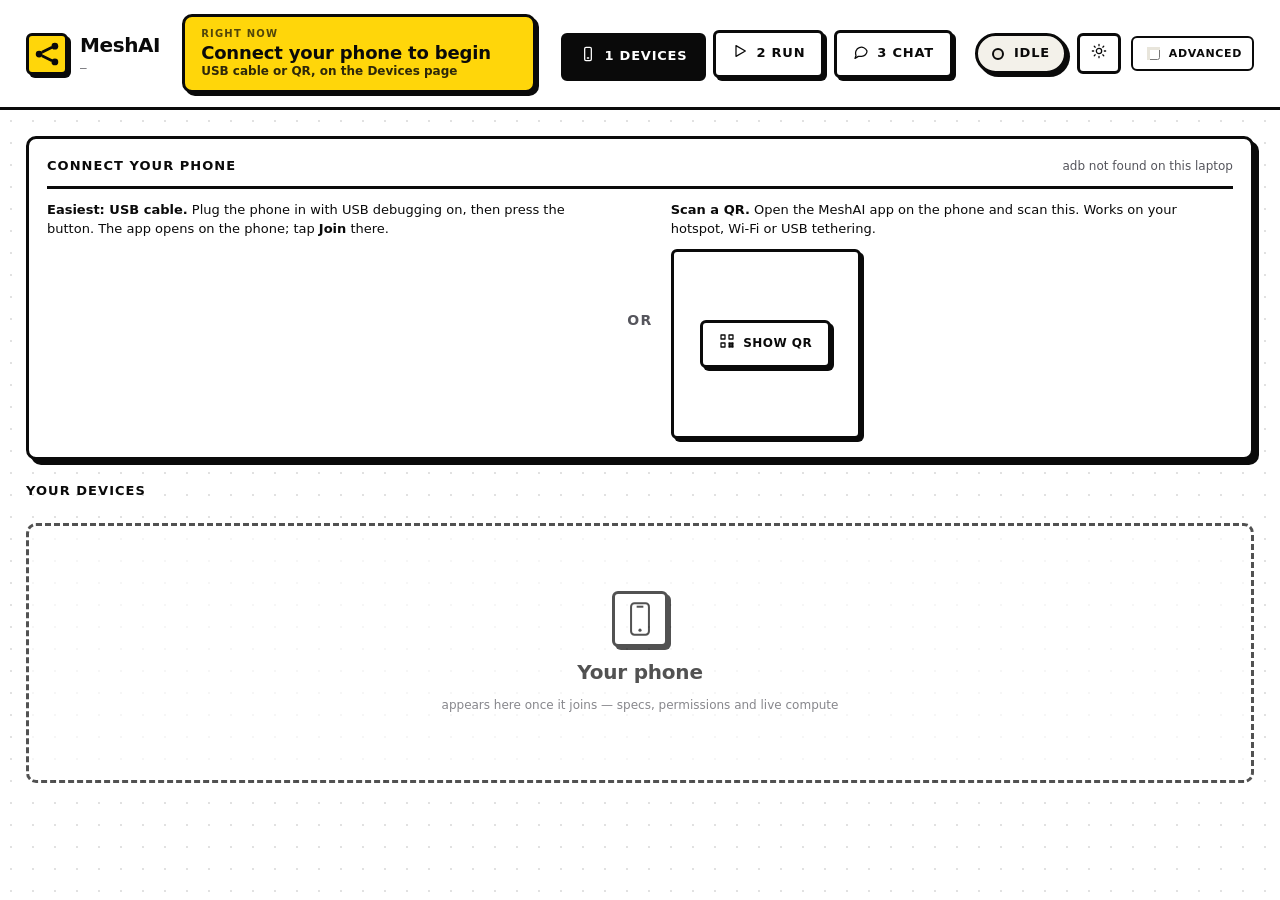
==== commit 640524f9: "Admin page rebuilt as three plain pages: Devices, Run, Chat - The top bar always says what is happen" ====
--- a/admin/src/index.html
+++ b/admin/src/index.html
@@ -1,5 +1,5 @@
 <!doctype html>
-<html lang="en" data-theme="dark">
+<html lang="en" data-theme="light">
 <head>
 <meta charset="utf-8">
 <meta name="viewport" content="width=device-width, initial-scale=1">
@@ -8,167 +8,147 @@
 <link rel="icon" href="data:image/svg+xml,%3Csvg xmlns='http://www.w3.org/2000/svg' viewBox='0 0 32 32'%3E%3Crect width='32' height='32' rx='7' fill='%23000'/%3E%3Ccircle cx='9' cy='16' r='3' fill='%23fff'/%3E%3Ccircle cx='23' cy='9' r='3' fill='%23fff'/%3E%3Ccircle cx='23' cy='23' r='3' fill='%23fff'/%3E%3Cpath d='M11.5 14.5 20.5 10M11.5 17.5 20.5 22' stroke='%23fff' stroke-width='2'/%3E%3C/svg%3E">
 </head>
 <body>
-<div class="app">
-  <aside class="side">
+<div class="shell">
+  <!-- TOP: what is happening right now, always visible -->
+  <header class="topbar">
     <div class="brand">
       <svg class="logo" viewBox="0 0 32 32" aria-hidden="true"><rect width="32" height="32" rx="7"/><circle cx="9" cy="16" r="3"/><circle cx="23" cy="9" r="3"/><circle cx="23" cy="23" r="3"/><path d="M11.5 14.5 20.5 10M11.5 17.5 20.5 22"/></svg>
       <div><div class="brand-name">MeshAI</div><div class="brand-sub" id="mesh-id">—</div></div>
     </div>
-    <nav class="nav" id="nav">
-      <button data-view="overview" class="active"><i data-i="grid"></i>Overview</button>
-      <button data-view="devices"><i data-i="phone"></i>Devices</button>
-      <button data-view="models"><i data-i="box"></i>Models</button>
-      <button data-view="plan"><i data-i="layers"></i>Plan</button>
-      <button data-view="chat"><i data-i="chat"></i>Chat</button>
-      <button data-view="runs"><i data-i="chart"></i>Analytics</button>
+    <div class="now" id="now">
+      <div class="now-k">RIGHT NOW</div>
+      <div class="now-v" id="now-title">Starting up…</div>
+      <div class="now-s" id="now-sub"></div>
+      <div class="now-bar" id="now-bar" hidden><i></i></div>
+    </div>
+    <nav class="pages" id="pages">
+      <button data-page="devices" class="active"><i data-i="phone"></i>1 Devices</button>
+      <button data-page="run"><i data-i="play"></i>2 Run</button>
+      <button data-page="chat"><i data-i="chat"></i>3 Chat</button>
     </nav>
-    <div class="side-foot">
-      <button class="btn ghost sm" id="theme"><i data-i="sun"></i><span>Theme</span></button>
-      <div class="muted xs" id="api-url">localhost:8080/v1</div>
+    <div class="top-tools">
+      <div class="status" id="status-pill"><span class="dot"></span><span id="status-text">idle</span></div>
+      <button class="btn sm danger" id="stop-btn" hidden><i data-i="stop"></i>Stop</button>
+      <button class="btn sm ghost" id="theme" title="light / dark"><i data-i="sun"></i></button>
+      <label class="adv-toggle"><input type="checkbox" id="adv"> Advanced</label>
     </div>
-  </aside>
+  </header>
 
   <main class="main">
-    <header class="top">
-      <div class="status" id="status-pill"><span class="dot"></span><span id="status-text">idle</span></div>
-      <div class="top-right">
-        <span class="muted sm" id="host-label"></span>
-        <button class="btn sm danger" id="stop-btn" hidden><i data-i="stop"></i>Stop</button>
-      </div>
-    </header>
-
-    <!-- OVERVIEW -->
-    <section class="view" id="view-overview">
-      <div class="hero">
-        <div>
-          <div class="h-title" id="hero-title">Pair a phone and press Run</div>
-          <div class="h-sub" id="hero-sub">MeshAI pools a phone's and a laptop's memory over your own link and serves one OpenAI-compatible endpoint.</div>
-        </div>
-        <div class="h-actions">
-          <button class="btn lg dark" id="act-run"><i data-i="play"></i>Run</button>
-          <button class="btn lg" id="act-stop"><i data-i="stop"></i>Stop</button>
-          <button class="btn lg" id="act-qr"><i data-i="qr"></i>Pair phone</button>
-          <button class="btn lg" id="act-chat"><i data-i="chat"></i>Chat</button>
-        </div>
-      </div>
-      <div class="kpis" id="kpis"></div>
-      <div class="card mesh-card">
-        <div class="card-h"><h3>The mesh — who holds what</h3><span class="sticker" id="mesh-sub">no plan</span></div>
-        <div id="mesh-now" class="mesh-now">Pair a phone and press Run to see the model split across devices.</div>
-        <div id="mesh-model" class="mesh-model"></div>
-        <div id="mesh" class="mesh"></div>
-      </div>
-      <div class="grid2">
-        <div class="card">
-          <div class="card-h"><h3>Quick start</h3><span class="muted sm">choose, preview, run</span></div>
-          <div class="form">
-            <label>Model <select id="qs-model"></select></label>
-            <label>Context <select id="qs-ctx"><option>2048</option><option selected>4096</option><option>8192</option><option>16384</option></select></label>
-            <label>Host <select id="qs-host"><option value="">auto (fastest that fits)</option></select></label>
-            <div class="row">
-              <button class="btn" id="qs-plan"><i data-i="layers"></i>Preview plan</button>
-              <button class="btn primary" id="qs-run"><i data-i="play"></i>Run</button>
-            </div>
+    <!-- PAGE 1: DEVICES -->
+    <section class="page" id="page-devices">
+      <div class="card connect-card" id="connect-card">
+        <div class="card-h"><h3>Connect your phone</h3><span class="muted sm" id="usb-sub">looking for a phone on USB…</span></div>
+        <div class="connect">
+          <div class="connect-usb">
+            <div class="how"><b>Easiest: USB cable.</b> Plug the phone in with USB debugging on, then press the button. The app opens on the phone; tap <b>Join</b> there.</div>
+            <div id="usb" class="usb"></div>
           </div>
-          <div id="qs-result" class="plan-mini"></div>
-        </div>
-        <div class="card">
-          <div class="card-h"><h3>Topology</h3><span class="muted sm" id="topo-sub">no plan</span></div>
-          <div id="topology" class="topology"></div>
-          <div class="card-h"><h3>Live feed</h3><span class="muted sm">what meshd and the devices report</span></div>
-          <div id="feed" class="feed"></div>
-        </div>
-      </div>
-      <div class="grid3" id="ov-stats"></div>
-      <div class="card"><div class="card-h"><h3>Host log (raw)</h3></div><pre class="log" id="log"></pre></div>
-    </section>
-
-    <!-- DEVICES -->
-    <section class="view" id="view-devices" hidden>
-      <div class="grid2">
-        <div class="card">
-          <div class="card-h"><h3>Pair a phone</h3><button class="btn sm" id="offer-btn"><i data-i="qr"></i>New QR</button></div>
-          <div class="pair"><div id="qr" class="qr"></div><div class="muted sm" id="qr-text">Open the MeshAI app on the phone → Join → scan. Both devices must be on your own hotspot or USB tethering.</div></div>
-        </div>
-        <div class="card">
-          <div class="card-h"><h3>Simulate phones</h3><span class="muted sm">for testing without hardware</span></div>
-          <div class="form">
-            <label>Count <input id="sim-n" type="number" min="0" max="4" value="2"></label>
-            <label>Usable GB each <input id="sim-gb" type="number" step="0.5" value="8.5"></label>
-            <label class="check"><input id="sim-spawn" type="checkbox" checked> also start real local RPC workers (the split actually runs)</label>
-            <button class="btn" id="sim-btn"><i data-i="phone"></i>Apply</button>
+          <div class="connect-or">or</div>
+          <div class="connect-qr">
+            <div class="how"><b>Scan a QR.</b> Open the MeshAI app on the phone and scan this. Works on your hotspot, Wi-Fi or USB tethering.</div>
+            <div class="pair"><div id="qr" class="qr"><button class="btn" id="offer-btn"><i data-i="qr"></i>Show QR</button></div><div class="muted sm" id="qr-text"></div></div>
           </div>
         </div>
       </div>
-      <div class="card"><div class="card-h"><h3>Devices</h3></div><div id="devices" class="devices"></div></div>
-    </section>
-
-    <!-- MODELS -->
-    <section class="view" id="view-models" hidden>
-      <div class="card">
-        <div class="card-h"><h3>Catalog</h3><span class="muted sm" id="models-dir"></span></div>
-        <div id="catalog" class="catalog"></div>
-      </div>
-      <div class="card">
-        <div class="card-h"><h3>Custom download</h3></div>
-        <div class="form row">
-          <label class="grow">URL <input id="dl-url" placeholder="https://huggingface.co/…/resolve/main/model.gguf"></label>
-          <label>File name <input id="dl-file" placeholder="model.gguf"></label>
-          <button class="btn" id="dl-btn"><i data-i="download"></i>Download</button>
-        </div>
-      </div>
-      <div class="card"><div class="card-h"><h3>On disk</h3><button class="btn sm ghost" id="rescan"><i data-i="refresh"></i>Rescan</button></div><div id="disk" class="table"></div></div>
-    </section>
-
-    <!-- PLAN -->
-    <section class="view" id="view-plan" hidden>
-      <div class="card">
-        <div class="card-h"><h3>Placement</h3><span class="muted sm" id="plan-summary"></span></div>
-        <div id="layer-map" class="layer-map"></div>
-        <div id="placements" class="placements"></div>
-      </div>
-      <div class="card"><div class="card-h"><h3>llama.cpp invocation</h3></div><pre class="log" id="plan-args"></pre></div>
-    </section>
-
-    <!-- CHAT -->
-    <section class="view" id="view-chat" hidden>
-      <div class="chat-wrap">
-        <div class="card chat-card">
-          <div class="card-h"><h3>Chat</h3><div class="row"><span class="muted sm" id="chat-model"></span><button class="btn sm ghost" id="chat-clear">Clear</button></div></div>
-          <div id="chat" class="chat"></div>
-          <form id="chat-form" class="chat-form">
-            <textarea id="chat-input" rows="2" placeholder="Ask something… (Enter to send, Shift+Enter for newline)"></textarea>
-            <button class="btn primary" type="submit" id="chat-send"><i data-i="send"></i></button>
-          </form>
-        </div>
-        <div class="card stats-card">
-          <div class="card-h"><h3>Last response</h3></div>
-          <div class="stat-grid" id="chat-stats">
-            <div class="stat"><div class="k">TTFT</div><div class="v" id="s-ttft">—</div></div>
-            <div class="stat"><div class="k">tokens/s</div><div class="v" id="s-tps">—</div></div>
-            <div class="stat"><div class="k">tokens</div><div class="v" id="s-tok">—</div></div>
-            <div class="stat"><div class="k">total</div><div class="v" id="s-total">—</div></div>
-          </div>
-          <div class="card-h"><h3>Reference</h3></div>
-          <div class="form">
-            <label>Cloud endpoint <input id="ref-url" placeholder="https://api.openai.com/v1 or Anthropic-compatible"></label>
-            <label>API key <input id="ref-key" type="password" placeholder="sk-…"></label>
-            <label>Model <input id="ref-model" placeholder="gpt-4o-mini / claude-sonnet-5"></label>
-            <button class="btn sm" id="ref-send"><i data-i="cloud"></i>Send same prompt to cloud</button>
-          </div>
-          <div class="stat-grid" id="ref-stats">
-            <div class="stat"><div class="k">cloud TTFT</div><div class="v" id="r-ttft">—</div></div>
-            <div class="stat"><div class="k">cloud tok/s</div><div class="v" id="r-tps">—</div></div>
+      <div class="card-h plain"><h3>Your devices</h3><span class="muted sm" id="link-sub"></span></div>
+      <div class="devices2" id="devices2"></div>
+      <div class="advanced" id="adv-devices" hidden>
+        <div class="card">
+          <div class="card-h"><h3>Advanced · simulate phones</h3><span class="muted sm">for testing without hardware</span></div>
+          <div class="form row">
+            <label>Count <input id="sim-n" type="number" min="0" max="4" value="2"></label>
+            <label>Usable GB each <input id="sim-gb" type="number" step="0.5" value="1"></label>
+            <label class="check"><input id="sim-spawn" type="checkbox" checked> start real local RPC workers</label>
+            <button class="btn" id="sim-btn"><i data-i="phone"></i>Apply</button>
           </div>
         </div>
       </div>
     </section>
 
-    <!-- RUNS -->
-    <section class="view" id="view-runs" hidden>
-      <div class="grid3" id="runs-stats"></div>
-      <div class="card"><div class="card-h"><h3>Decode speed by setup</h3></div><div id="runs-bars" class="bars"></div></div>
-      <div class="card"><div class="card-h"><h3>Requests</h3></div><div id="runs-table" class="table"></div></div>
+    <!-- PAGE 2: RUN -->
+    <section class="page" id="page-run" hidden>
+      <div class="run-grid">
+        <div class="card">
+          <div class="card-h"><h3>Pick a model</h3><span class="muted sm" id="models-dir"></span></div>
+          <div id="model-cards" class="model-cards"></div>
+          <div class="form row" style="margin-top:8px">
+            <label>Memory for the conversation <select id="qs-ctx"><option value="2048">short (2k tokens)</option><option value="4096" selected>normal (4k)</option><option value="8192">long (8k)</option><option value="16384">very long (16k)</option></select></label>
+            <label>Who runs it <select id="qs-host"><option value="">auto</option></select></label>
+            <button class="btn primary lg" id="qs-run"><i data-i="play"></i>Run</button>
+            <button class="btn lg" id="stop-btn2"><i data-i="stop"></i>Stop</button>
+          </div>
+          <div id="qs-result" class="plan-mini muted">Pick a model to see where it will run.</div>
+        </div>
+        <div class="card mesh-card">
+          <div class="card-h"><h3>Who holds what</h3><span class="sticker" id="mesh-sub">no plan</span></div>
+          <div id="mesh-model" class="mesh-model"></div>
+          <div id="stack" class="stack"></div>
+          <div id="mesh" class="mesh"></div>
+        </div>
+      </div>
+      <div class="card"><div class="card-h"><h3>Live feed</h3><span class="muted sm">what the devices report while starting</span></div><div id="feed" class="feed"></div></div>
+      <div class="advanced" id="adv-run" hidden>
+        <div class="grid2">
+          <div class="card"><div class="card-h"><h3>Advanced · llama.cpp invocation</h3></div><pre class="log" id="plan-args"></pre><div id="placements" class="placements"></div></div>
+          <div class="card"><div class="card-h"><h3>Advanced · host log (raw)</h3></div><pre class="log" id="log"></pre></div>
+        </div>
+        <div class="card">
+          <div class="card-h"><h3>Advanced · model files</h3><button class="btn sm ghost" id="rescan"><i data-i="refresh"></i>Rescan</button></div>
+          <div id="catalog" class="catalog"></div>
+          <div class="form row">
+            <label class="grow">URL <input id="dl-url" placeholder="https://huggingface.co/…/resolve/main/model.gguf"></label>
+            <label>File name <input id="dl-file" placeholder="model.gguf"></label>
+            <button class="btn" id="dl-btn"><i data-i="download"></i>Download</button>
+          </div>
+          <div id="disk" class="table"></div>
+        </div>
+        <div class="card">
+          <div class="card-h"><h3>Advanced · analytics</h3></div>
+          <div class="grid3" id="runs-stats"></div>
+          <div id="runs-bars" class="bars"></div>
+          <div id="runs-table" class="table"></div>
+        </div>
+      </div>
+    </section>
+
+    <!-- PAGE 3: CHAT -->
+    <section class="page" id="page-chat" hidden>
+      <div class="power" id="power"></div>
+      <div class="chat-wrap">
+        <div class="card chat-card">
+          <div class="card-h"><h3>Talk to your mesh</h3><div class="row"><span class="muted sm" id="chat-model"></span><button class="btn sm ghost" id="chat-clear">Clear</button></div></div>
+          <div id="cando" class="cando"></div>
+          <div id="chat" class="chat"></div>
+          <div id="attach-list" class="attach-list"></div>
+          <form id="chat-form" class="chat-form">
+            <label class="btn sm ghost attach" title="attach an image (vision models) or a text / CSV / JSON / code file to analyse"><i data-i="attach"></i><input type="file" id="chat-file" multiple hidden accept="image/*,.txt,.md,.csv,.json,.log,.py,.js,.ts,.rs,.kt,.java,.c,.cpp,.h,.html,.css,.yaml,.yml,.toml,.xml,.sql"></label>
+            <textarea id="chat-input" rows="2" placeholder="Ask anything… paste text, or attach an image / file (Enter to send)"></textarea>
+            <button class="btn primary" type="submit" id="chat-send"><i data-i="send"></i></button>
+          </form>
+        </div>
+        <div class="card stats-card">
+          <div class="card-h"><h3>Last answer</h3></div>
+          <div class="stat-grid" id="chat-stats">
+            <div class="stat"><div class="k">first word after</div><div class="v" id="s-ttft">—</div></div>
+            <div class="stat"><div class="k">words per second</div><div class="v" id="s-tps">—</div></div>
+            <div class="stat"><div class="k">tokens</div><div class="v" id="s-tok">—</div></div>
+            <div class="stat"><div class="k">total</div><div class="v" id="s-total">—</div></div>
+          </div>
+          <div class="card-h"><h3>Who answered</h3></div>
+          <div id="who" class="who"></div>
+          <div class="advanced" hidden>
+            <div class="card-h"><h3>Cloud reference</h3></div>
+            <div class="form">
+              <label>Endpoint <input id="ref-url" placeholder="https://api.openai.com/v1"></label>
+              <label>API key <input id="ref-key" type="password" placeholder="sk-…"></label>
+              <label>Model <input id="ref-model" placeholder="gpt-4o-mini"></label>
+              <button class="btn sm" id="ref-send"><i data-i="cloud"></i>Send same prompt to cloud</button>
+              <span class="muted sm" id="ref-out"></span>
+            </div>
+          </div>
+        </div>
+      </div>
     </section>
   </main>
 </div>
--- a/admin/src/style.css
+++ b/admin/src/style.css
@@ -116,6 +116,11 @@
 .mnode .mn-status .pbar { height: 8px; border: 2px solid var(--ink); background: var(--paper); border-radius: 3px; margin-top: 6px; overflow: hidden; }
 .mnode .mn-status .pbar > i { display: block; height: 100%; background: var(--ink); }
 
+.steps { display: flex; flex-wrap: wrap; gap: 4px; }
+.steps .step { display: inline-flex; align-items: center; gap: 5px; font-size: 10px; font-weight: 900; text-transform: uppercase; letter-spacing: .06em; padding: 3px 7px; border: 2px solid var(--ink); border-radius: 4px; background: var(--paper); opacity: .55; }
+.steps .step b { width: 10px; height: 10px; border: 2px solid var(--ink); border-radius: 2px; background: var(--paper); }
+.steps .step.ok { opacity: 1; } .steps .step.ok b { background: var(--ink); }
+.steps .step.busy { opacity: 1; background: var(--accent); color: #0a0a0a; } .steps .step.busy b { animation: blink 1s steps(2) infinite; }
 .cores { display: flex; align-items: flex-end; gap: 3px; height: 34px; padding: 3px; border: 2px solid var(--ink); border-radius: 4px; background: var(--paper); }
 .cores i { flex: 1; display: block; border: 2px solid var(--ink); border-bottom: 0; border-radius: 3px 3px 0 0; background: var(--host); min-height: 4px; }
 .cores i.big { background: var(--worker); } .cores i.prime { background: var(--accent); }
@@ -130,6 +135,10 @@
 .link { width: 34px; flex: 0 0 34px; align-self: center; height: 0; border-top: 4px dashed var(--ink); }
 
 /* ---- devices ---- */
+.usb { display: flex; flex-direction: column; gap: 10px; }
+.usb .u { display: flex; align-items: center; gap: 12px; padding: 12px; border: var(--bw) solid var(--ink); border-radius: var(--radius-sm); background: var(--paper); box-shadow: var(--shadow-sm); }
+.usb .u .u-name { font-weight: 900; font-size: 15px; } .usb .u .u-serial { font-family: var(--mono); font-size: 11px; color: var(--muted); }
+.usb .u .grow { flex: 1; }
 .pair { display: flex; gap: 18px; align-items: center; flex-wrap: wrap; }
 .qr { width: 190px; height: 190px; border: var(--bw) solid var(--ink); border-radius: var(--radius-sm); background: #fff; display: grid; place-items: center; box-shadow: var(--shadow-sm); }
 .qr svg { width: 100%; height: 100%; }
@@ -190,3 +199,95 @@
   .app { grid-template-columns: 1fr; } .side { position: static; height: auto; border-right: 0; border-bottom: var(--bw) solid var(--ink); }
   .nav { flex-direction: row; flex-wrap: wrap; } .chat-wrap { grid-template-columns: 1fr; } .hero { grid-template-columns: 1fr; } .placement { grid-template-columns: 1fr; }
 }
+
+/* ===== two-page layout (Devices / Run) ===== */
+.shell { display: flex; flex-direction: column; min-height: 100vh; }
+.topbar { display: grid; grid-template-columns: auto 1fr auto auto; align-items: center; gap: 22px; padding: 14px 26px; border-bottom: var(--bw) solid var(--ink); background: var(--paper); position: sticky; top: 0; z-index: 5; }
+.now { border: var(--bw) solid var(--ink); border-radius: var(--radius); background: var(--accent); color: #0a0a0a; padding: 10px 16px; box-shadow: var(--shadow-sm); min-width: 0; }
+.now .now-k { font-size: 10px; font-weight: 900; letter-spacing: .12em; opacity: .7; }
+.now .now-v { font-size: 18px; font-weight: 900; line-height: 1.2; letter-spacing: -.01em; white-space: nowrap; overflow: hidden; text-overflow: ellipsis; }
+.now .now-s { font-size: 12px; font-weight: 600; opacity: .85; white-space: nowrap; overflow: hidden; text-overflow: ellipsis; }
+.now .now-bar { height: 8px; border: 2px solid #0a0a0a; border-radius: 3px; background: #fff; margin-top: 6px; overflow: hidden; } .now .now-bar i { display: block; height: 100%; background: #0a0a0a; }
+.pages { display: flex; gap: 10px; }
+.pages button { display: flex; align-items: center; gap: 8px; padding: 10px 16px; border: var(--bw) solid var(--ink); background: var(--paper); border-radius: var(--radius-sm); color: var(--ink); cursor: pointer; font: inherit; font-weight: 900; text-transform: uppercase; letter-spacing: .06em; font-size: 13px; box-shadow: var(--shadow-sm); }
+.pages button.active { background: var(--ink); color: var(--paper); transform: translate(3px, 3px); box-shadow: none; }
+.top-tools { display: flex; align-items: center; gap: 10px; }
+.adv-toggle { display: inline-flex; align-items: center; gap: 6px; font-size: 11px; font-weight: 900; text-transform: uppercase; letter-spacing: .06em; padding: 6px 10px; border: 2px solid var(--ink); border-radius: var(--radius-sm); cursor: pointer; }
+.page { padding: 26px; display: flex; flex-direction: column; gap: 22px; }
+.card-h.plain { border: 0; padding: 0; }
+.advanced { display: flex; flex-direction: column; gap: 22px; opacity: .92; }
+
+/* connect */
+.connect { display: grid; grid-template-columns: 1fr auto 1fr; gap: 18px; align-items: start; }
+.connect .how { font-size: 13px; margin-bottom: 10px; }
+.connect-or { align-self: center; font-weight: 900; text-transform: uppercase; letter-spacing: .1em; color: var(--muted); }
+.connect-card.done { opacity: .75; }
+.qr .btn { margin: auto; }
+
+/* devices page: two big cards side by side */
+.devices2 { display: grid; grid-template-columns: repeat(auto-fit, minmax(380px, 1fr)); gap: 22px; }
+.dv { border: var(--bw) solid var(--ink); border-radius: var(--radius); background: var(--paper); box-shadow: var(--shadow); padding: 18px; display: flex; flex-direction: column; gap: 14px; }
+.dv.host { background: var(--host); } .dv.worker { background: var(--worker); } .dv.offline { opacity: .55; border-style: dashed; }
+.dv.placeholder { align-items: center; justify-content: center; text-align: center; border-style: dashed; box-shadow: none; opacity: .7; min-height: 260px; }
+.dv-top { display: flex; align-items: center; gap: 14px; }
+.dv-icon { width: 56px; height: 56px; flex: 0 0 56px; border: var(--bw) solid var(--ink); border-radius: var(--radius-sm); background: var(--paper); padding: 6px; box-shadow: 3px 3px 0 var(--ink); }
+.dv-icon rect, .dv-icon path, .dv-icon circle { fill: none; stroke: var(--ink); stroke-width: 1.8; } .dv-icon .fill { fill: var(--ink); stroke: none; }
+.dv-name { font-size: 20px; font-weight: 900; letter-spacing: -.01em; line-height: 1.1; }
+.dv-role { font-size: 11px; font-weight: 900; text-transform: uppercase; letter-spacing: .1em; color: var(--muted); margin-top: 3px; }
+.dv-sec { border-top: 2px dashed var(--ink); padding-top: 10px; display: flex; flex-direction: column; gap: 8px; }
+.dv-h { font-size: 11px; font-weight: 900; text-transform: uppercase; letter-spacing: .12em; }
+.kv2 { display: grid; grid-template-columns: 110px 1fr; gap: 4px 12px; font-size: 13px; }
+.kv2 .k { color: var(--muted); font-weight: 800; text-transform: uppercase; font-size: 10px; letter-spacing: .08em; align-self: center; } .kv2 .v { font-weight: 700; }
+.perms { display: grid; grid-template-columns: 1fr 1fr; gap: 6px 14px; }
+.perm { display: grid; grid-template-columns: 20px 1fr; gap: 4px 8px; align-items: center; font-size: 12px; font-weight: 700; }
+.perm em { grid-column: 2; font-style: normal; font-size: 11px; color: var(--muted); font-family: var(--mono); }
+.perm b { width: 18px; height: 18px; border: 2px solid var(--ink); border-radius: 4px; display: grid; place-items: center; background: var(--paper); }
+.perm b.ok { background: var(--host); } .perm b.no { background: var(--danger); }
+.cores.big { height: 64px; }
+.membar { display: flex; height: 16px; border: 2px solid var(--ink); border-radius: 4px; overflow: hidden; background: var(--paper); }
+.membar i { display: block; height: 100%; border-right: 2px solid var(--ink); } .membar .used { background: var(--paper-3); } .membar .keep { background: var(--danger); } .membar .free { background: var(--host); }
+.legend { display: flex; flex-wrap: wrap; gap: 6px 14px; font-size: 11px; font-weight: 700; font-family: var(--mono); }
+.legend b { display: inline-block; width: 10px; height: 10px; border: 2px solid var(--ink); margin-right: 5px; vertical-align: -1px; }
+.legend b.used { background: var(--paper-3); } .legend b.keep { background: var(--danger); } .legend b.free { background: var(--host); } .legend b.host { background: var(--host); } .legend b.worker { background: var(--worker); }
+.chips { display: flex; flex-wrap: wrap; gap: 6px; }
+.chip { font-size: 11px; font-weight: 800; padding: 3px 8px; border: 2px solid var(--ink); border-radius: 4px; background: var(--paper); font-family: var(--mono); }
+
+/* run page */
+.run-grid { display: grid; grid-template-columns: minmax(340px, 1fr) 1.4fr; gap: 22px; align-items: start; }
+.model-cards { display: grid; grid-template-columns: repeat(auto-fill, minmax(160px, 1fr)); gap: 10px; }
+.mc { text-align: left; border: var(--bw) solid var(--ink); border-radius: var(--radius-sm); background: var(--paper); padding: 10px; cursor: pointer; font: inherit; color: var(--ink); box-shadow: var(--shadow-sm); display: flex; flex-direction: column; gap: 4px; position: relative; }
+.mc.on { background: var(--accent); color: #0a0a0a; transform: translate(2px, 2px); box-shadow: 1px 1px 0 var(--ink); }
+.mc .mc-name { font-weight: 900; font-size: 13px; line-height: 1.15; } .mc .mc-meta { font-size: 10px; font-family: var(--mono); opacity: .8; }
+.mc .mc-fit { font-size: 10px; font-weight: 900; text-transform: uppercase; letter-spacing: .06em; padding: 2px 6px; border: 2px solid var(--ink); border-radius: 3px; align-self: flex-start; background: var(--paper); color: var(--ink); }
+.mc.ok .mc-fit { background: var(--host); } .mc.split .mc-fit { background: var(--worker); } .mc.no .mc-fit { background: var(--danger); }
+.mc .mc-live { position: absolute; top: -8px; right: -6px; font-size: 9px; font-weight: 900; text-transform: uppercase; background: var(--ink); color: var(--paper); padding: 2px 6px; border-radius: 3px; transform: rotate(3deg); }
+.plan-mini.bad { background: var(--danger); }
+.stack { display: flex; flex-direction: column; gap: 6px; }
+.stackbar { display: flex; gap: 4px; height: 30px; border: var(--bw) solid var(--ink); border-radius: 6px; padding: 3px; background: var(--paper); }
+.stackbar i { display: grid; place-items: center; border: 2px solid var(--ink); border-radius: 3px; font-size: 12px; font-weight: 900; font-style: normal; }
+.stackbar i.host { background: var(--host); } .stackbar i.worker { background: var(--worker); }
+@media (max-width: 1000px) { .topbar { grid-template-columns: 1fr; } .run-grid { grid-template-columns: 1fr; } .connect { grid-template-columns: 1fr; } .connect-or { text-align: center; } }
+
+/* ===== chat page ===== */
+.power { display: grid; grid-template-columns: repeat(auto-fit, minmax(150px, 1fr)); gap: 14px; }
+.power .pw { border: var(--bw) solid var(--ink); border-radius: var(--radius); padding: 12px 14px; background: var(--paper); box-shadow: var(--shadow-sm); }
+.power .pw.accent { background: var(--accent); color: #0a0a0a; } .power .pw.host { background: var(--host); } .power .pw.worker { background: var(--worker); }
+.power .pw .k { font-size: 10px; font-weight: 900; text-transform: uppercase; letter-spacing: .1em; opacity: .75; }
+.power .pw .v { font-size: 22px; font-weight: 900; font-family: var(--mono); letter-spacing: -.02em; line-height: 1.1; margin-top: 4px; white-space: nowrap; overflow: hidden; text-overflow: ellipsis; }
+.power .pw .s { font-size: 11px; font-weight: 600; opacity: .8; margin-top: 2px; }
+.power .pw .cores { height: 28px; margin-top: 6px; }
+.cando { display: flex; flex-wrap: wrap; gap: 8px; }
+.cando button { border: 2px solid var(--ink); background: var(--paper-2); border-radius: 999px; padding: 6px 12px; font: inherit; font-size: 12px; font-weight: 800; cursor: pointer; color: var(--ink); box-shadow: 2px 2px 0 var(--ink); }
+.cando button:hover { transform: translate(1px, 1px); box-shadow: 1px 1px 0 var(--ink); }
+.cando button.needs { opacity: .55; }
+.attach-list { display: flex; flex-wrap: wrap; gap: 8px; }
+.attach-list .att { display: inline-flex; align-items: center; gap: 8px; border: 2px solid var(--ink); border-radius: 6px; padding: 4px 8px; font-size: 11px; font-weight: 800; background: var(--paper-2); }
+.attach-list .att img { width: 36px; height: 36px; object-fit: cover; border: 2px solid var(--ink); border-radius: 4px; }
+.attach-list .att button { border: 0; background: transparent; cursor: pointer; font-weight: 900; color: var(--ink); }
+.chat-form .attach { align-self: stretch; display: grid; place-items: center; padding: 0 12px; }
+.msg img { max-width: 260px; border: 2px solid var(--ink); border-radius: 6px; display: block; margin-bottom: 6px; }
+.msg .file { font-size: 11px; font-family: var(--mono); font-weight: 700; opacity: .8; }
+.who { display: flex; flex-direction: column; gap: 8px; }
+.who .w { display: flex; align-items: center; gap: 10px; border: 2px solid var(--ink); border-radius: 6px; padding: 8px 10px; background: var(--paper); font-size: 12px; font-weight: 700; }
+.who .w.host { background: var(--host); } .who .w.worker { background: var(--worker); }
+.who .w .dv-icon { width: 30px; height: 30px; flex: 0 0 30px; padding: 3px; box-shadow: none; }
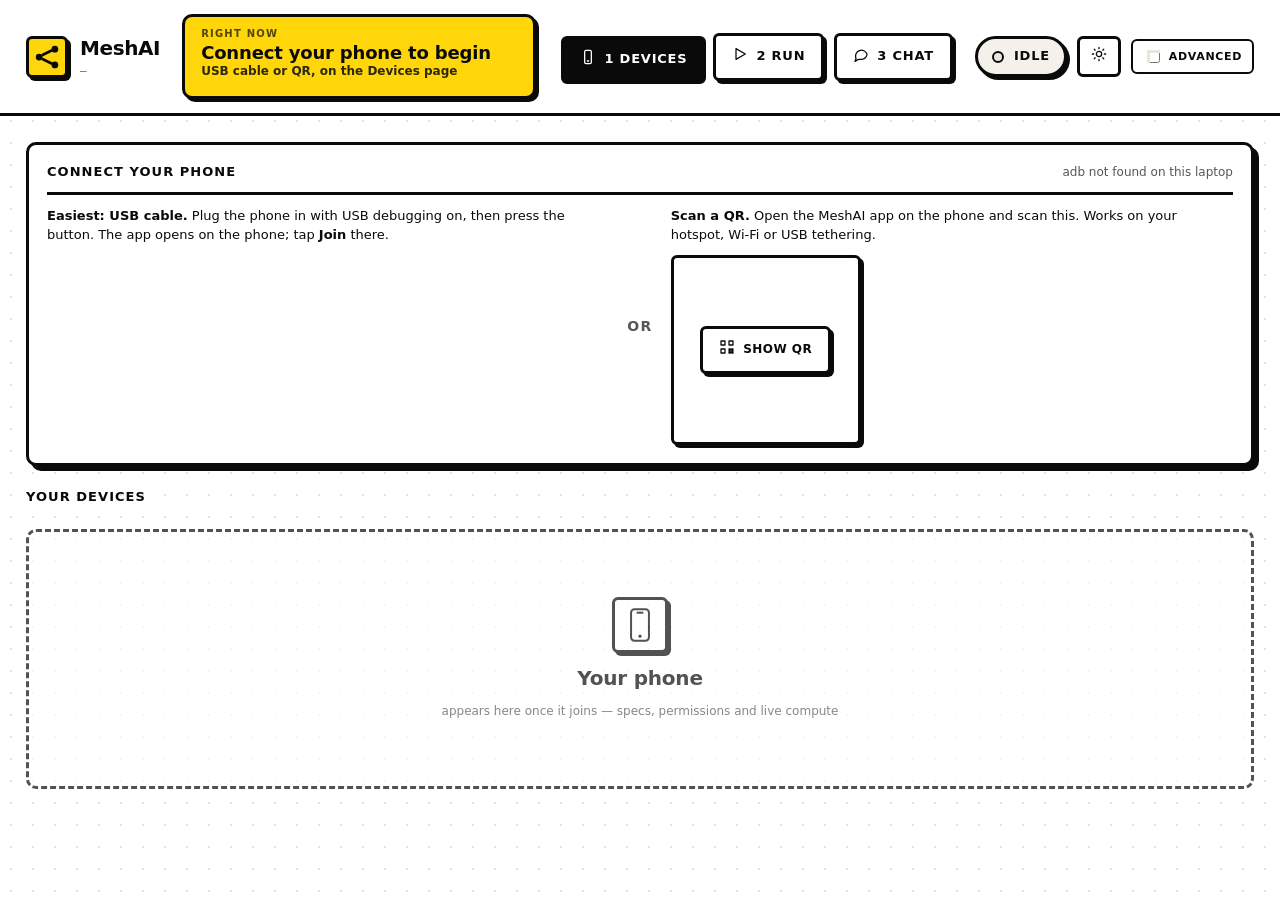
==== commit 3480c9cc: "Panel: progress indicators and richer model cards - Top bar now says how far a download is (MB done " ====
--- a/admin/src/index.html
+++ b/admin/src/index.html
@@ -20,6 +20,7 @@
       <div class="now-v" id="now-title">Starting up…</div>
       <div class="now-s" id="now-sub"></div>
       <div class="now-bar" id="now-bar" hidden><i></i></div>
+      <div class="now-dev" id="now-dev"></div>
     </div>
     <nav class="pages" id="pages">
       <button data-page="devices" class="active"><i data-i="phone"></i>1 Devices</button>
--- a/admin/src/style.css
+++ b/admin/src/style.css
@@ -208,6 +208,19 @@
 .now .now-v { font-size: 18px; font-weight: 900; line-height: 1.2; letter-spacing: -.01em; white-space: nowrap; overflow: hidden; text-overflow: ellipsis; }
 .now .now-s { font-size: 12px; font-weight: 600; opacity: .85; white-space: nowrap; overflow: hidden; text-overflow: ellipsis; }
 .now .now-bar { height: 8px; border: 2px solid #0a0a0a; border-radius: 3px; background: #fff; margin-top: 6px; overflow: hidden; } .now .now-bar i { display: block; height: 100%; background: #0a0a0a; }
+.now .now-dev { display: flex; flex-wrap: wrap; gap: 6px 14px; margin-top: 6px; font-size: 11px; font-weight: 800; }
+.now .now-dev span { display: inline-flex; align-items: center; gap: 5px; }
+.now .now-dev b { width: 12px; height: 12px; border: 2px solid #0a0a0a; border-radius: 3px; background: #fff; display: inline-block; }
+.now .now-dev .done b { background: #0a0a0a; } .now .now-dev .busy b { background: #fff; animation: blink 1s steps(2) infinite; }
+.mc { min-height: 150px; }
+.mc .mc-head { display: flex; align-items: center; gap: 8px; }
+.mc .mc-mark { width: 30px; height: 30px; border: 2px solid var(--ink); border-radius: 6px; display: grid; place-items: center; font-weight: 900; font-size: 12px; background: var(--paper); color: var(--ink); flex: 0 0 30px; }
+.mc.on .mc-mark { background: #0a0a0a; color: #fff; border-color: #0a0a0a; }
+.mc .mc-spec { display: grid; grid-template-columns: auto 1fr; gap: 1px 8px; font-size: 10px; font-family: var(--mono); font-weight: 600; }
+.mc .mc-spec b { font-weight: 900; opacity: .7; text-transform: uppercase; letter-spacing: .05em; }
+.mc .mc-io { display: flex; flex-wrap: wrap; gap: 4px; }
+.mc .mc-io i { font-style: normal; font-size: 9px; font-weight: 900; text-transform: uppercase; letter-spacing: .05em; padding: 2px 5px; border: 2px solid var(--ink); border-radius: 3px; background: var(--paper); color: var(--ink); }
+.mc .mc-io i.yes { background: var(--host); } .mc .mc-io i.img { background: var(--info); } .mc .mc-io i.no { opacity: .45; }
 .pages { display: flex; gap: 10px; }
 .pages button { display: flex; align-items: center; gap: 8px; padding: 10px 16px; border: var(--bw) solid var(--ink); background: var(--paper); border-radius: var(--radius-sm); color: var(--ink); cursor: pointer; font: inherit; font-weight: 900; text-transform: uppercase; letter-spacing: .06em; font-size: 13px; box-shadow: var(--shadow-sm); }
 .pages button.active { background: var(--ink); color: var(--paper); transform: translate(3px, 3px); box-shadow: none; }
@@ -254,7 +267,7 @@
 
 /* run page */
 .run-grid { display: grid; grid-template-columns: minmax(340px, 1fr) 1.4fr; gap: 22px; align-items: start; }
-.model-cards { display: grid; grid-template-columns: repeat(auto-fill, minmax(160px, 1fr)); gap: 10px; }
+.model-cards { display: grid; grid-template-columns: repeat(auto-fill, minmax(230px, 1fr)); gap: 10px; }
 .mc { text-align: left; border: var(--bw) solid var(--ink); border-radius: var(--radius-sm); background: var(--paper); padding: 10px; cursor: pointer; font: inherit; color: var(--ink); box-shadow: var(--shadow-sm); display: flex; flex-direction: column; gap: 4px; position: relative; }
 .mc.on { background: var(--accent); color: #0a0a0a; transform: translate(2px, 2px); box-shadow: 1px 1px 0 var(--ink); }
 .mc .mc-name { font-weight: 900; font-size: 13px; line-height: 1.15; } .mc .mc-meta { font-size: 10px; font-family: var(--mono); opacity: .8; }
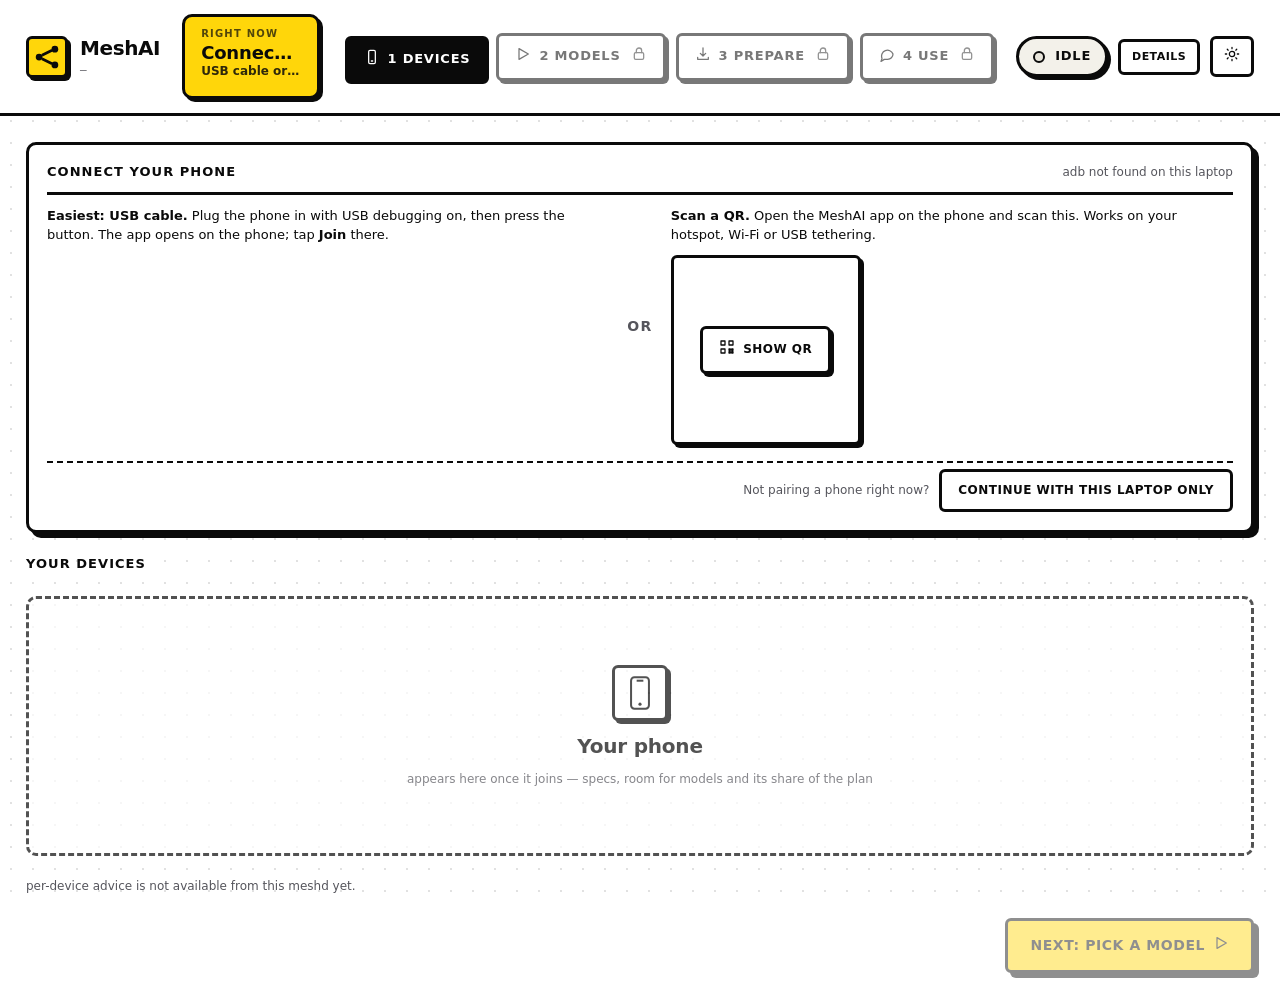
==== commit 2ee9b7c2: "Guided four-step panel, time-per-request calculator, speech research and phone resume (paused) - Pan" ====
--- a/admin/src/index.html
+++ b/admin/src/index.html
@@ -22,28 +22,33 @@
       <div class="now-bar" id="now-bar" hidden><i></i></div>
       <div class="now-dev" id="now-dev"></div>
     </div>
-    <nav class="pages" id="pages">
-      <button data-page="devices" class="active"><i data-i="phone"></i>1 Devices</button>
-      <button data-page="run"><i data-i="play"></i>2 Run</button>
-      <button data-page="chat"><i data-i="chat"></i>3 Chat</button>
+    <nav class="pages" id="steps">
+      <button data-step="devices" class="active"><i data-i="phone"></i>1 Devices</button>
+      <button data-step="models"><i data-i="play"></i>2 Models<i class="lock-i" data-i="lock" hidden></i></button>
+      <button data-step="prepare"><i data-i="download"></i>3 Prepare<i class="lock-i" data-i="lock" hidden></i></button>
+      <button data-step="use"><i data-i="chat"></i>4 Use<i class="lock-i" data-i="lock" hidden></i></button>
     </nav>
     <div class="top-tools">
       <div class="status" id="status-pill"><span class="dot"></span><span id="status-text">idle</span></div>
       <button class="btn sm danger" id="stop-btn" hidden><i data-i="stop"></i>Stop</button>
+      <button class="btn sm ghost" id="details-btn">Details</button>
       <button class="btn sm ghost" id="theme" title="light / dark"><i data-i="sun"></i></button>
-      <label class="adv-toggle"><input type="checkbox" id="adv"> Advanced</label>
     </div>
   </header>
 
+  <!-- Recovery: what happened, what to do next. Always visible, any step. -->
+  <div id="recovery-banner" class="recovery-banner" hidden></div>
+
   <main class="main">
-    <!-- PAGE 1: DEVICES -->
-    <section class="page" id="page-devices">
+    <!-- STEP 1: DEVICES -->
+    <section class="page" id="step-devices">
       <div class="card connect-card" id="connect-card">
         <div class="card-h"><h3>Connect your phone</h3><span class="muted sm" id="usb-sub">looking for a phone on USB…</span></div>
         <div class="connect">
           <div class="connect-usb">
             <div class="how"><b>Easiest: USB cable.</b> Plug the phone in with USB debugging on, then press the button. The app opens on the phone; tap <b>Join</b> there.</div>
             <div id="usb" class="usb"></div>
+            <div id="care-note" class="care-note" hidden></div>
           </div>
           <div class="connect-or">or</div>
           <div class="connect-qr">
@@ -51,108 +56,189 @@
             <div class="pair"><div id="qr" class="qr"><button class="btn" id="offer-btn"><i data-i="qr"></i>Show QR</button></div><div class="muted sm" id="qr-text"></div></div>
           </div>
         </div>
+        <div class="row laptop-only-row">
+          <span class="muted sm">Not pairing a phone right now?</span>
+          <button class="btn ghost" id="laptop-only-btn">Continue with this laptop only</button>
+        </div>
       </div>
       <div class="card-h plain"><h3>Your devices</h3><span class="muted sm" id="link-sub"></span></div>
       <div class="devices2" id="devices2"></div>
-      <div class="advanced" id="adv-devices" hidden>
-        <div class="card">
-          <div class="card-h"><h3>Advanced · simulate phones</h3><span class="muted sm">for testing without hardware</span></div>
-          <div class="form row">
-            <label>Count <input id="sim-n" type="number" min="0" max="4" value="2"></label>
-            <label>Usable GB each <input id="sim-gb" type="number" step="0.5" value="1"></label>
-            <label class="check"><input id="sim-spawn" type="checkbox" checked> start real local RPC workers</label>
-            <button class="btn" id="sim-btn"><i data-i="phone"></i>Apply</button>
-          </div>
-        </div>
-      </div>
-    </section>
-
-    <!-- PAGE 2: RUN -->
-    <section class="page" id="page-run" hidden>
-      <div class="run-grid">
-        <div class="card">
-          <div class="card-h"><h3>Pick a model</h3><span class="muted sm" id="models-dir"></span></div>
-          <div id="model-cards" class="model-cards"></div>
-          <div class="form row" style="margin-top:8px">
-            <label>Memory for the conversation <select id="qs-ctx"><option value="2048">short (2k tokens)</option><option value="4096" selected>normal (4k)</option><option value="8192">long (8k)</option><option value="16384">very long (16k)</option></select></label>
-            <label>Who runs it <select id="qs-host"><option value="">auto</option></select></label>
-            <button class="btn primary lg" id="qs-run"><i data-i="play"></i>Run</button>
-            <button class="btn lg" id="stop-btn2"><i data-i="stop"></i>Stop</button>
-          </div>
-          <div id="qs-result" class="plan-mini muted">Pick a model to see where it will run.</div>
-        </div>
-        <div class="card mesh-card">
-          <div class="card-h"><h3>Who holds what</h3><span class="sticker" id="mesh-sub">no plan</span></div>
-          <div id="mesh-model" class="mesh-model"></div>
-          <div id="stack" class="stack"></div>
-          <div id="mesh" class="mesh"></div>
-        </div>
-      </div>
-      <div class="card"><div class="card-h"><h3>Live feed</h3><span class="muted sm">what the devices report while starting</span></div><div id="feed" class="feed"></div></div>
-      <div class="advanced" id="adv-run" hidden>
-        <div class="grid2">
-          <div class="card"><div class="card-h"><h3>Advanced · llama.cpp invocation</h3></div><pre class="log" id="plan-args"></pre><div id="placements" class="placements"></div></div>
-          <div class="card"><div class="card-h"><h3>Advanced · host log (raw)</h3></div><pre class="log" id="log"></pre></div>
-        </div>
-        <div class="card">
-          <div class="card-h"><h3>Advanced · model files</h3><button class="btn sm ghost" id="rescan"><i data-i="refresh"></i>Rescan</button></div>
-          <div id="catalog" class="catalog"></div>
-          <div class="form row">
-            <label class="grow">URL <input id="dl-url" placeholder="https://huggingface.co/…/resolve/main/model.gguf"></label>
-            <label>File name <input id="dl-file" placeholder="model.gguf"></label>
-            <button class="btn" id="dl-btn"><i data-i="download"></i>Download</button>
-          </div>
-          <div id="disk" class="table"></div>
-        </div>
-        <div class="card">
-          <div class="card-h"><h3>Advanced · analytics</h3></div>
-          <div class="grid3" id="runs-stats"></div>
-          <div id="runs-bars" class="bars"></div>
-          <div id="runs-table" class="table"></div>
-        </div>
-      </div>
-    </section>
-
-    <!-- PAGE 3: CHAT -->
-    <section class="page" id="page-chat" hidden>
-      <div class="power" id="power"></div>
-      <div class="chat-wrap">
-        <div class="card chat-card">
-          <div class="card-h"><h3>Talk to your mesh</h3><div class="row"><span class="muted sm" id="chat-model"></span><button class="btn sm ghost" id="chat-clear">Clear</button></div></div>
-          <div id="cando" class="cando"></div>
-          <div id="chat" class="chat"></div>
-          <div id="attach-list" class="attach-list"></div>
-          <form id="chat-form" class="chat-form">
-            <label class="btn sm ghost attach" title="attach an image (vision models) or a text / CSV / JSON / code file to analyse"><i data-i="attach"></i><input type="file" id="chat-file" multiple hidden accept="image/*,.txt,.md,.csv,.json,.log,.py,.js,.ts,.rs,.kt,.java,.c,.cpp,.h,.html,.css,.yaml,.yml,.toml,.xml,.sql"></label>
-            <textarea id="chat-input" rows="2" placeholder="Ask anything… paste text, or attach an image / file (Enter to send)"></textarea>
-            <button class="btn primary" type="submit" id="chat-send"><i data-i="send"></i></button>
-          </form>
-        </div>
-        <div class="card stats-card">
-          <div class="card-h"><h3>Last answer</h3></div>
-          <div class="stat-grid" id="chat-stats">
-            <div class="stat"><div class="k">first word after</div><div class="v" id="s-ttft">—</div></div>
-            <div class="stat"><div class="k">words per second</div><div class="v" id="s-tps">—</div></div>
-            <div class="stat"><div class="k">tokens</div><div class="v" id="s-tok">—</div></div>
-            <div class="stat"><div class="k">total</div><div class="v" id="s-total">—</div></div>
-          </div>
-          <div class="card-h"><h3>Who answered</h3></div>
-          <div id="who" class="who"></div>
-          <div class="advanced" hidden>
-            <div class="card-h"><h3>Cloud reference</h3></div>
-            <div class="form">
-              <label>Endpoint <input id="ref-url" placeholder="https://api.openai.com/v1"></label>
-              <label>API key <input id="ref-key" type="password" placeholder="sk-…"></label>
-              <label>Model <input id="ref-model" placeholder="gpt-4o-mini"></label>
-              <button class="btn sm" id="ref-send"><i data-i="cloud"></i>Send same prompt to cloud</button>
-              <span class="muted sm" id="ref-out"></span>
+      <div id="advice-list" class="advice-list"></div>
+      <div class="card" id="mesh-summary" hidden>
+        <div class="card-h"><h3>What this mesh can do</h3></div>
+        <div id="mesh-summary-body" class="mesh-summary-body"></div>
+      </div>
+      <div class="row" style="justify-content:flex-end"><button class="btn primary lg" id="to-models">Next: pick a model <i data-i="play"></i></button></div>
+    </section>
+
+    <!-- STEP 2: MODELS -->
+    <section class="page" id="step-models" hidden>
+      <div class="card">
+        <div class="card-h"><h3>Pick a model</h3><span class="muted sm" id="models-dir"></span></div>
+        <div class="form row" style="margin-top:8px">
+          <label>Memory for the conversation <select id="qs-ctx"><option value="2048">short (2k tokens)</option><option value="4096" selected>normal (4k)</option><option value="8192">long (8k)</option><option value="16384">very long (16k)</option></select></label>
+        </div>
+        <div id="feasibility-note" class="muted sm"></div>
+        <div class="model-group">
+          <h4>Easy <span class="muted sm">— runs now</span></h4>
+          <div id="cards-easy" class="model-cards"></div>
+        </div>
+        <div class="model-group">
+          <h4>Hard but doable</h4>
+          <div id="cards-hard" class="model-cards"></div>
+        </div>
+        <div class="model-group">
+          <h4>Not possible now</h4>
+          <div id="cards-impossible" class="model-cards"></div>
+        </div>
+      </div>
+      <div class="row" style="justify-content:space-between">
+        <button class="btn" id="to-devices2">&larr; Devices</button>
+        <button class="btn primary lg" id="to-prepare">Next: prepare &rarr;</button>
+      </div>
+    </section>
+
+    <!-- STEP 3: PREPARE -->
+    <section class="page" id="step-prepare" hidden>
+      <div class="card">
+        <div class="card-h"><h3>Prepare</h3><span class="muted sm" id="prepare-model-name"></span></div>
+        <div id="prepare-checklist" class="checklist"></div>
+        <div id="prepare-laptop" class="prepare-block"></div>
+        <div id="prepare-phones" class="prepare-block"></div>
+      </div>
+      <div class="card">
+        <div class="card-h"><h3>Calculate</h3><span class="muted sm" id="calc-model-name"></span></div>
+        <div class="form row">
+          <label>a typical question, words in <input id="q-in" type="number" min="1" step="10" value="500" style="width:90px"></label>
+          <label>words out <input id="q-out" type="number" min="1" step="10" value="200" style="width:90px"></label>
+          <button class="btn primary lg" id="calc-btn"><i data-i="play"></i>Calculate</button>
+        </div>
+      </div>
+      <div id="verdict-wrap"></div>
+      <div class="card" id="calc-detail" hidden>
+        <div class="card-h"><h3>Who holds what</h3></div>
+        <div id="calc-stack" class="stack"></div>
+        <div class="table" id="calc-table"></div>
+        <div class="card-h"><h3>Time for one question</h3></div>
+        <div id="calc-time"></div>
+        <div id="calc-history" class="muted sm"></div>
+        <div id="calc-bottleneck" class="muted sm"></div>
+        <div id="calc-whynot"></div>
+        <details id="calc-warnings-wrap" class="callout" hidden><summary>how these numbers were made</summary><div id="calc-warnings"></div></details>
+        <div class="row"><button class="btn primary lg" id="run-btn"><i data-i="play"></i>Start</button></div>
+      </div>
+      <div class="row" style="justify-content:flex-start">
+        <button class="btn" id="to-models2">&larr; Models</button>
+      </div>
+    </section>
+
+    <!-- STEP 4: USE -->
+    <section class="page" id="step-use" hidden>
+      <div class="card">
+        <div class="row" style="justify-content:space-between">
+          <span class="muted sm">Using: <b id="use-model-name"></b></span>
+          <button class="btn sm danger" id="stop-back-btn"><i data-i="stop"></i>Stop and go back</button>
+        </div>
+      </div>
+      <div class="card" id="calc-chat">
+        <div class="power" id="power"></div>
+        <div class="chat-wrap">
+          <div class="card chat-card">
+            <div class="card-h"><h3>Talk to your mesh</h3><div class="row"><span class="muted sm" id="chat-model"></span><button class="btn sm ghost" id="chat-clear">Clear</button></div></div>
+            <div id="cando" class="cando"></div>
+            <div id="chat" class="chat"></div>
+            <div id="attach-list" class="attach-list"></div>
+            <form id="chat-form" class="chat-form">
+              <label class="btn sm ghost attach" title="attach an image (vision models) or a text / CSV / JSON / code file to analyse"><i data-i="attach"></i><input type="file" id="chat-file" multiple hidden accept="image/*,.txt,.md,.csv,.json,.log,.py,.js,.ts,.rs,.kt,.java,.c,.cpp,.h,.html,.css,.yaml,.yml,.toml,.xml,.sql"></label>
+              <textarea id="chat-input" rows="2" placeholder="Ask anything… paste text, or attach an image / file (Enter to send)"></textarea>
+              <button class="btn primary" type="submit" id="chat-send"><i data-i="send"></i></button>
+            </form>
+          </div>
+          <div class="card stats-card">
+            <div class="card-h"><h3>Last answer</h3></div>
+            <div class="stat-grid" id="chat-stats">
+              <div class="stat"><div class="k">first word after</div><div class="v" id="s-ttft">—</div></div>
+              <div class="stat"><div class="k">words per second</div><div class="v" id="s-tps">—</div></div>
+              <div class="stat"><div class="k">tokens</div><div class="v" id="s-tok">—</div></div>
+              <div class="stat"><div class="k">total</div><div class="v" id="s-total">—</div></div>
             </div>
+            <div class="muted sm" id="predicted-vs-measured"></div>
+            <div class="card-h"><h3>Who answered</h3></div>
+            <div id="who" class="who"></div>
           </div>
         </div>
       </div>
     </section>
   </main>
 </div>
+
+<!-- Developer Details drawer: everything a non-technical demo does not need -->
+<div id="details-backdrop" class="details-backdrop" hidden></div>
+<aside id="details" class="details" hidden>
+  <div class="details-h"><h3>Details</h3><button class="btn sm ghost" id="details-close"><i data-i="x"></i>Close</button></div>
+
+  <div class="card">
+    <div class="card-h"><h3>Demo presets</h3></div>
+    <div class="row"><button class="btn" id="demo-split-btn">Split demo: cap this laptop so the phone must hold ≈13 layers of Qwen3-8B</button></div>
+    <div class="row"><button class="btn ghost" id="demo-uncap-btn">Remove cap</button></div>
+    <div class="muted sm" id="demo-note"></div>
+  </div>
+
+  <div class="card">
+    <div class="card-h"><h3>Simulate phones</h3><span class="muted sm">for testing without hardware</span></div>
+    <div class="form row">
+      <label>Count <input id="sim-n" type="number" min="0" max="4" value="1"></label>
+      <label>Usable GB each <input id="sim-gb" type="number" step="0.5" value="2"></label>
+      <label class="check"><input id="sim-spawn" type="checkbox"> start real local RPC workers</label>
+      <button class="btn" id="sim-btn"><i data-i="phone"></i>Apply</button>
+    </div>
+  </div>
+
+  <div class="card">
+    <div class="card-h"><h3>llama.cpp invocation</h3></div>
+    <pre class="log" id="plan-args"></pre>
+  </div>
+
+  <div class="card">
+    <div class="card-h"><h3>Live feed</h3></div>
+    <div id="feed" class="feed"></div>
+  </div>
+
+  <div class="card">
+    <div class="card-h"><h3>Host log (raw)</h3></div>
+    <pre class="log" id="log"></pre>
+  </div>
+
+  <div class="card">
+    <div class="card-h"><h3>Model files</h3><button class="btn sm ghost" id="rescan"><i data-i="refresh"></i>Rescan</button></div>
+    <div id="catalog" class="catalog"></div>
+    <div class="form row">
+      <label class="grow">URL <input id="dl-url" placeholder="https://huggingface.co/…/resolve/main/model.gguf"></label>
+      <label>File name <input id="dl-file" placeholder="model.gguf"></label>
+      <button class="btn" id="dl-btn"><i data-i="download"></i>Download</button>
+    </div>
+    <div id="disk" class="table"></div>
+  </div>
+
+  <div class="card">
+    <div class="card-h"><h3>Analytics</h3></div>
+    <div class="grid3" id="runs-stats"></div>
+    <div id="runs-bars" class="bars"></div>
+    <div id="runs-table" class="table"></div>
+  </div>
+
+  <div class="card">
+    <div class="card-h"><h3>Cloud reference</h3></div>
+    <div class="form">
+      <label>Endpoint <input id="ref-url" placeholder="https://api.openai.com/v1"></label>
+      <label>API key <input id="ref-key" type="password" placeholder="sk-…"></label>
+      <label>Model <input id="ref-model" placeholder="gpt-4o-mini"></label>
+      <button class="btn sm" id="ref-send"><i data-i="cloud"></i>Send same prompt to cloud</button>
+      <span class="muted sm" id="ref-out"></span>
+    </div>
+  </div>
+</aside>
+
 <div id="toast" class="toast" hidden></div>
 <script src="app.js"></script>
 </body>
--- a/admin/src/style.css
+++ b/admin/src/style.css
@@ -3,7 +3,7 @@
 :root {
   --ink: #0a0a0a; --paper: #ffffff; --paper-2: #f3f1ea; --paper-3: #e8e5db;
   --muted: #55555c; --line: var(--ink);
-  --accent: #ffd60a; --host: #b8f0c6; --worker: #cfc3ff; --danger: #ff8a80; --info: #bfe3ff;
+  --accent: #ffd60a; --host: #b8f0c6; --worker: #cfc3ff; --danger: #ff8a80; --info: #bfe3ff; --pin: #ffe6a3;
   --shadow: 5px 5px 0 var(--ink); --shadow-sm: 3px 3px 0 var(--ink); --shadow-lg: 8px 8px 0 var(--ink);
   --bw: 3px; --radius: 10px; --radius-sm: 6px;
   --font: "Inter", "Segoe UI", system-ui, -apple-system, sans-serif; --mono: "JetBrains Mono", ui-monospace, SFMono-Regular, Menlo, monospace;
@@ -11,7 +11,7 @@
 }
 :root[data-theme="dark"] {
   --ink: #f5f5f5; --paper: #121214; --paper-2: #1b1b1e; --paper-3: #27272b;
-  --muted: #b5b5bc; --host: #2f7a47; --worker: #5b4bb5; --danger: #b3403a; --info: #2d5f8a;
+  --muted: #b5b5bc; --host: #2f7a47; --worker: #5b4bb5; --danger: #b3403a; --info: #2d5f8a; --pin: #7a6320;
   --fg-3: #8d8d95;
 }
 * { box-sizing: border-box; }
@@ -225,10 +225,33 @@
 .pages button { display: flex; align-items: center; gap: 8px; padding: 10px 16px; border: var(--bw) solid var(--ink); background: var(--paper); border-radius: var(--radius-sm); color: var(--ink); cursor: pointer; font: inherit; font-weight: 900; text-transform: uppercase; letter-spacing: .06em; font-size: 13px; box-shadow: var(--shadow-sm); }
 .pages button.active { background: var(--ink); color: var(--paper); transform: translate(3px, 3px); box-shadow: none; }
 .top-tools { display: flex; align-items: center; gap: 10px; }
-.adv-toggle { display: inline-flex; align-items: center; gap: 6px; font-size: 11px; font-weight: 900; text-transform: uppercase; letter-spacing: .06em; padding: 6px 10px; border: 2px solid var(--ink); border-radius: var(--radius-sm); cursor: pointer; }
 .page { padding: 26px; display: flex; flex-direction: column; gap: 22px; }
 .card-h.plain { border: 0; padding: 0; }
 .advanced { display: flex; flex-direction: column; gap: 22px; opacity: .92; }
+.callout { border-left: 6px solid var(--accent); padding: 10px 14px; background: var(--paper-2); border-radius: 0 var(--radius-sm) var(--radius-sm) 0; font-size: 13px; }
+
+/* ---- step 3: verdict banner ---- */
+.verdict { padding: 16px 18px; border: var(--bw) solid var(--ink); border-radius: var(--radius); box-shadow: var(--shadow); font-size: 19px; font-weight: 900; letter-spacing: -.01em; line-height: 1.3; display: flex; flex-direction: column; gap: 8px; }
+.verdict.ok { background: var(--host); } .verdict.split { background: var(--worker); } .verdict.no { background: var(--danger); }
+.verdict .hint { font-size: 13px; font-weight: 700; text-transform: none; letter-spacing: 0; }
+.verdict .num-line { font-size: 13px; font-weight: 700; font-family: var(--mono); }
+
+/* ---- measured / estimate tags ---- */
+.dtag { display: inline-block; padding: 1px 6px; border: 2px solid var(--ink); border-radius: 4px; font-family: var(--mono); font-size: 10px; font-weight: 900; margin-left: 5px; vertical-align: 1px; background: var(--paper-2); }
+.dtag.m { background: var(--host); } .dtag.d { background: var(--info); } .dtag.e { background: var(--pin); } .dtag.u { background: var(--danger); }
+.range { font-family: var(--mono); }
+#calc-warnings-wrap summary { cursor: pointer; font-weight: 800; text-transform: uppercase; letter-spacing: .04em; font-size: 11px; }
+#calc-warnings { display: flex; flex-direction: column; gap: 4px; margin-top: 8px; }
+
+/* ---- step 3: layer bar with a pinned in/out segment ---- */
+.stackbar i.pin { flex: 0 0 56px; background: var(--pin); }
+.legend b.pin { background: var(--pin); }
+
+/* ---- developer Details drawer ---- */
+.details-backdrop { position: fixed; inset: 0; background: rgba(10, 10, 10, .4); z-index: 39; }
+.details { position: fixed; top: 0; right: 0; bottom: 0; width: 460px; max-width: 94vw; background: var(--paper); border-left: var(--bw) solid var(--ink); box-shadow: var(--shadow-lg); z-index: 40; overflow-y: auto; padding: 20px; display: flex; flex-direction: column; gap: 18px; }
+.details-h { display: flex; align-items: center; justify-content: space-between; padding-bottom: 12px; border-bottom: var(--bw) solid var(--ink); }
+.details-h h3 { font-size: 18px; }
 
 /* connect */
 .connect { display: grid; grid-template-columns: 1fr auto 1fr; gap: 18px; align-items: start; }
@@ -304,3 +327,59 @@
 .who .w { display: flex; align-items: center; gap: 10px; border: 2px solid var(--ink); border-radius: 6px; padding: 8px 10px; background: var(--paper); font-size: 12px; font-weight: 700; }
 .who .w.host { background: var(--host); } .who .w.worker { background: var(--worker); }
 .who .w .dv-icon { width: 30px; height: 30px; flex: 0 0 30px; padding: 3px; box-shadow: none; }
+
+/* ===== guided flow: gating, categories, prepare, recovery (T095/T096/T098) ===== */
+
+/* step nav locks */
+.pages button .lock-i { opacity: .8; margin-left: 2px; }
+.pages button.locked { opacity: .55; cursor: not-allowed; }
+.pages button.locked:hover { transform: none; box-shadow: var(--shadow-sm); }
+
+/* recovery banner — always visible, any step */
+.recovery-banner { margin: 16px 26px 0; padding: 12px 18px; border: var(--bw) solid var(--ink); border-radius: var(--radius-sm); font-size: 13px; font-weight: 700; display: flex; align-items: center; gap: 10px; box-shadow: var(--shadow-sm); }
+.recovery-banner.lvl-info { background: var(--info); }
+.recovery-banner.lvl-warn { background: var(--pin); }
+.recovery-banner.lvl-fail { background: var(--danger); }
+.recovery-banner .btn { margin-left: auto; }
+
+/* devices: laptop-only escape hatch */
+.laptop-only-row { justify-content: flex-end; padding-top: 6px; border-top: 2px dashed var(--ink); margin-top: 4px; }
+
+/* devices: role + engine chips */
+.chip-col { display: flex; flex-direction: column; align-items: flex-end; gap: 3px; flex: 0 0 auto; }
+.rolechip { font-size: 10px; font-weight: 900; text-transform: uppercase; letter-spacing: .06em; padding: 3px 8px; border: 2px solid var(--ink); border-radius: 4px; background: var(--paper); white-space: nowrap; }
+.rolechip.host { background: var(--host); } .rolechip.worker { background: var(--worker); } .rolechip.no { background: var(--danger); }
+.engine-chip { font-size: 9px; }
+
+/* devices: advice checklist */
+.advice-list { display: flex; flex-direction: column; gap: 6px; }
+.advice-item { padding: 8px 12px; border: 2px solid var(--ink); border-radius: var(--radius-sm); font-size: 12px; font-weight: 700; background: var(--paper-2); }
+.advice-item.lvl-warn { background: var(--pin); } .advice-item.lvl-fail { background: var(--danger); } .advice-item.lvl-info { background: var(--info); }
+
+/* devices: care note under USB pairing */
+.care-note { border: 2px dashed var(--ink); border-radius: var(--radius-sm); padding: 8px 10px; margin-top: 4px; }
+
+/* devices: what this mesh can do */
+.mesh-summary-body { display: flex; flex-direction: column; gap: 6px; }
+.ms-row { display: flex; justify-content: space-between; gap: 12px; font-size: 13px; padding: 6px 0; border-bottom: 2px dashed var(--ink); }
+.ms-row:last-child { border-bottom: 0; }
+.ms-row b { font-weight: 900; text-transform: uppercase; font-size: 10px; letter-spacing: .07em; color: var(--muted); align-self: center; }
+
+/* models: category groups */
+.model-group { margin-top: 10px; }
+.model-group h4 { margin: 0 0 8px; font-size: 12px; font-weight: 900; letter-spacing: .06em; text-transform: uppercase; border-bottom: 2px solid var(--ink); padding-bottom: 6px; }
+.mc.mc-disabled { opacity: .5; cursor: not-allowed; }
+.mc.mc-disabled:hover { transform: none; box-shadow: var(--shadow-sm); }
+.fc-needs { display: flex; flex-direction: column; gap: 6px; margin-top: 4px; }
+.need-row { display: flex; align-items: center; justify-content: space-between; gap: 8px; font-size: 11px; font-weight: 600; }
+.need-row .btn { flex: 0 0 auto; }
+
+/* prepare: checklist + device blocks */
+.checklist { display: flex; flex-wrap: wrap; gap: 8px; }
+.ck-item { display: inline-flex; align-items: center; gap: 6px; font-size: 12px; font-weight: 800; padding: 5px 10px; border: 2px solid var(--ink); border-radius: 999px; background: var(--paper-2); }
+.ck-item b { width: 12px; height: 12px; border: 2px solid var(--ink); border-radius: 3px; background: var(--paper); display: inline-block; }
+.ck-item.ok { background: var(--host); } .ck-item.ok b { background: var(--ink); }
+.prepare-block { border-top: 2px dashed var(--ink); padding-top: 10px; display: flex; flex-direction: column; gap: 6px; }
+.prepare-block:empty { display: none; }
+
+@media (max-width: 1000px) { .recovery-banner { margin: 12px 14px 0; } }
